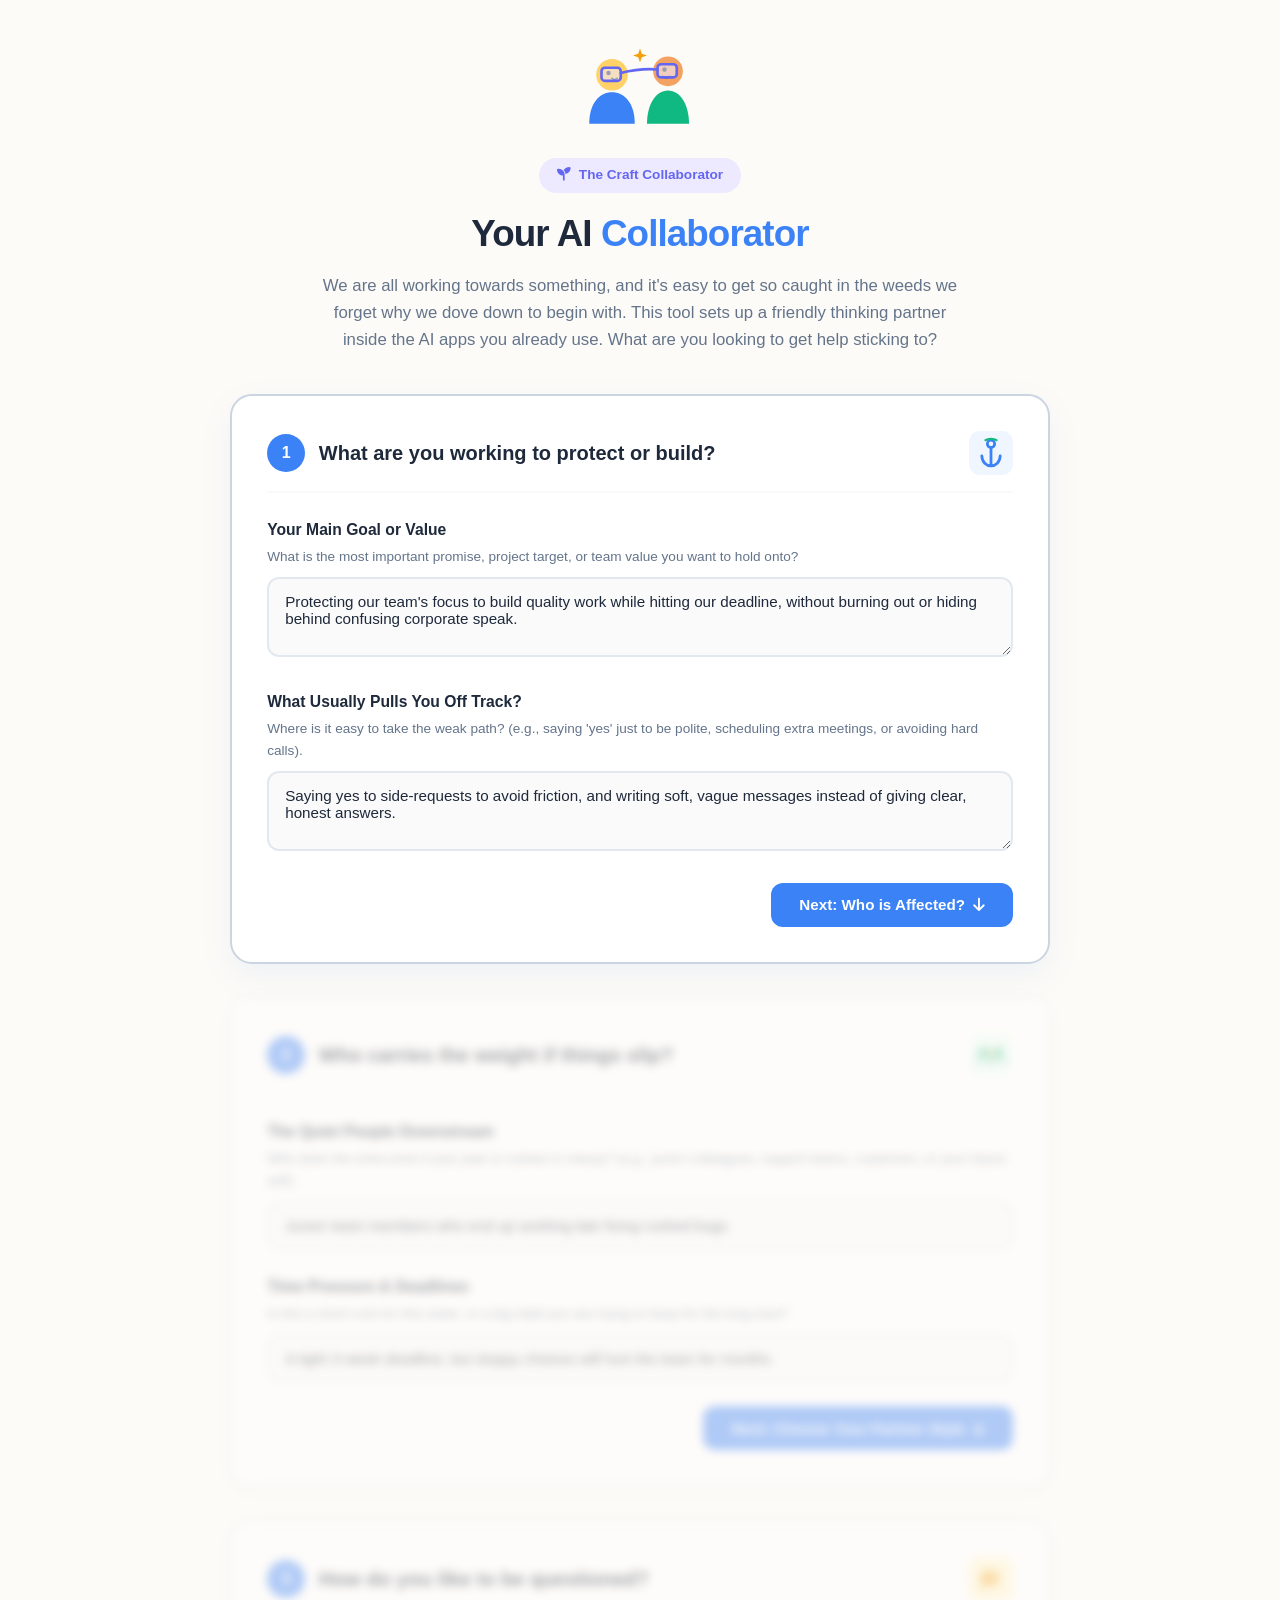
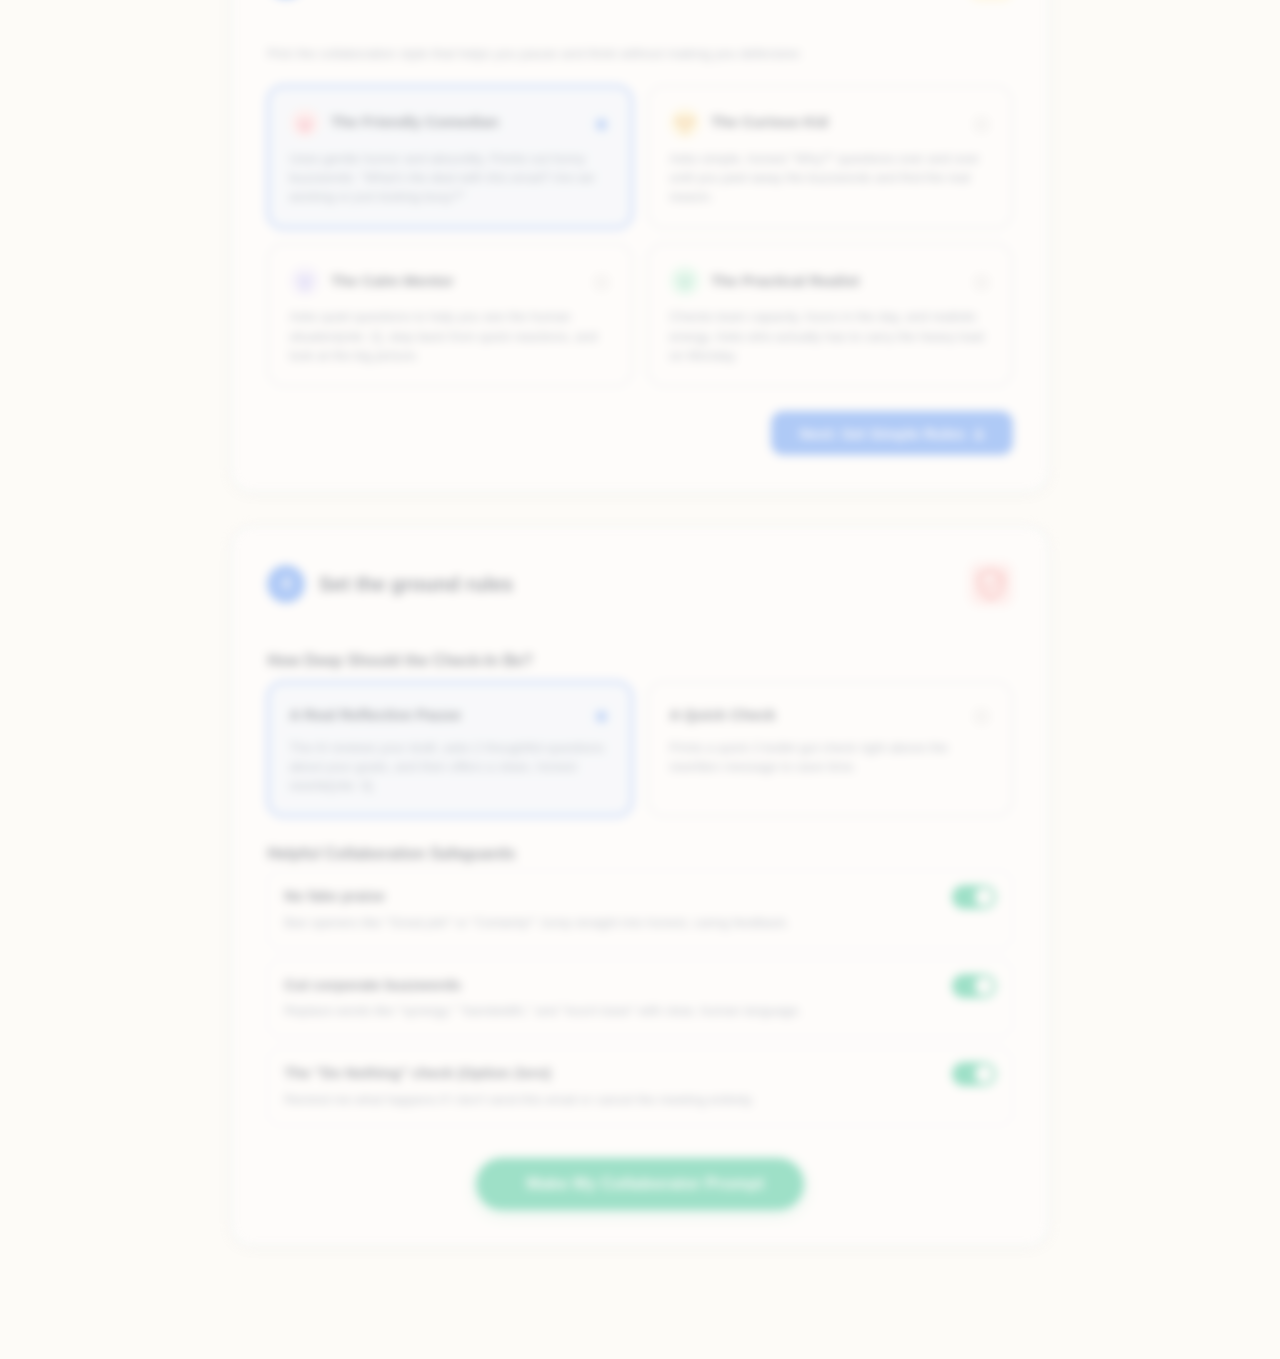
==== collabcoach.html @ 704c1a21 "collabcoach" ====
<!doctype html>
<html lang="en">
  <head>
    <meta charset="UTF-8" />
    <meta name="viewport" content="width=device-width, initial-scale=1.0" />
    <title>The Craft Collaborator | Your AI Thinking Partner</title>
    <link
      rel="stylesheet"
      href="https://cdnjs.cloudflare.com/ajax/libs/font-awesome/6.5.1/css/all.min.css"
    />
    <style>
      :root {
        --bg-page: #fdfbf7;
        --card-bg: #ffffff;
        --text-dark: #1e293b;
        --text-muted: #64748b;
        --primary-blue: #3b82f6;
        --primary-hover: #2563eb;
        --warm-coral: #ff6b6b;
        --sunny-yellow: #f59e0b;
        --mint-green: #10b981;
        --soft-lavender: #ede9fe;
        --lavender-text: #6366f1;
        --border-subtle: #e2e8f0;
      }

      * {
        box-sizing: border-box;
      }

      body {
        font-family:
          -apple-system, BlinkMacSystemFont, "Segoe UI", Roboto, Helvetica,
          Arial, sans-serif;
        background-color: var(--bg-page);
        color: var(--text-dark);
        line-height: 1.6;
        padding: 2rem 1rem 5rem;
        margin: 0;
      }

      .container {
        max-width: 820px;
        margin: 0 auto;
      }

      /* Hero Section */
      header {
        text-align: center;
        margin-bottom: 2.5rem;
      }

      .hero-illustration {
        width: 140px;
        height: 110px;
        margin: 0 auto 1rem;
        display: block;
      }

      .badge-pill {
        display: inline-flex;
        align-items: center;
        gap: 0.5rem;
        background-color: var(--soft-lavender);
        color: var(--lavender-text);
        font-size: 0.85rem;
        font-weight: 700;
        padding: 0.4rem 1.1rem;
        border-radius: 9999px;
        margin-bottom: 0.75rem;
      }

      header h1 {
        font-size: 2.3rem;
        font-weight: 800;
        color: var(--text-dark);
        margin: 0 0 0.6rem;
        letter-spacing: -0.025em;
      }

      header h1 span {
        color: var(--primary-blue);
      }

      .lead-text {
        font-size: 1.05rem;
        color: var(--text-muted);
        max-width: 650px;
        margin: 0 auto;
      }

      /* Step Cards */
      .step-card {
        background: var(--card-bg);
        border: 2px solid var(--border-subtle);
        border-radius: 22px;
        padding: 2.2rem;
        margin-bottom: 2rem;
        box-shadow: 0 6px 24px rgba(0, 0, 0, 0.03);
        transition: all 0.35s ease;
      }

      .step-card.locked {
        filter: blur(5px);
        opacity: 0.4;
        pointer-events: none;
        user-select: none;
      }

      .step-card.active {
        border-color: #cbd5e1;
        box-shadow: 0 12px 32px rgba(59, 130, 246, 0.08);
      }

      .step-header {
        display: flex;
        align-items: center;
        justify-content: space-between;
        margin-bottom: 1.5rem;
        border-bottom: 2px solid #f8fafc;
        padding-bottom: 1rem;
      }

      .step-header-left {
        display: flex;
        align-items: center;
        gap: 0.85rem;
      }

      .step-num {
        width: 38px;
        height: 38px;
        border-radius: 50%;
        background-color: var(--primary-blue);
        color: white;
        display: flex;
        align-items: center;
        justify-content: center;
        font-weight: 800;
        font-size: 1rem;
        flex-shrink: 0;
      }

      .step-header h2 {
        margin: 0;
        font-size: 1.25rem;
        font-weight: 700;
      }

      .step-icon-svg {
        width: 44px;
        height: 44px;
        flex-shrink: 0;
      }

      .question-box {
        margin-bottom: 1.5rem;
      }

      .question-box:last-child {
        margin-bottom: 0;
      }

      .question-label {
        display: block;
        font-weight: 700;
        font-size: 0.98rem;
        color: var(--text-dark);
        margin-bottom: 0.25rem;
      }

      .helper-text {
        font-size: 0.85rem;
        color: var(--text-muted);
        margin-bottom: 0.6rem;
      }

      input[type="text"],
      textarea {
        width: 100%;
        padding: 0.85rem 1rem;
        border: 2px solid var(--border-subtle);
        border-radius: 12px;
        font-size: 0.95rem;
        color: var(--text-dark);
        background-color: #fafafa;
        font-family: inherit;
        transition:
          border-color 0.2s,
          background-color 0.2s;
      }

      input[type="text"]:focus,
      textarea:focus {
        outline: none;
        border-color: var(--primary-blue);
        background-color: #ffffff;
      }

      textarea {
        resize: vertical;
        min-height: 80px;
      }

      /* Archetype Choice Cards */
      .choice-grid {
        display: grid;
        grid-template-columns: 1fr;
        gap: 0.9rem;
      }

      @media (min-width: 650px) {
        .choice-grid {
          grid-template-columns: 1fr 1fr;
        }
      }

      .choice-card {
        border: 2px solid var(--border-subtle);
        border-radius: 16px;
        padding: 1.25rem;
        cursor: pointer;
        background: #ffffff;
        transition: all 0.2s ease;
        display: flex;
        flex-direction: column;
        gap: 0.65rem;
      }

      .choice-card:hover {
        border-color: var(--primary-blue);
        background-color: #f8faff;
        transform: translateY(-2px);
      }

      .choice-card.selected {
        border-color: var(--primary-blue);
        background-color: #eff6ff;
      }

      .choice-card-top {
        display: flex;
        align-items: center;
        justify-content: space-between;
      }

      .choice-card-header-left {
        display: flex;
        align-items: center;
        gap: 0.6rem;
      }

      .mini-avatar-svg {
        width: 32px;
        height: 32px;
      }

      .choice-title {
        font-weight: 700;
        font-size: 0.95rem;
        color: var(--text-dark);
      }

      .choice-card p {
        margin: 0;
        font-size: 0.83rem;
        color: var(--text-muted);
        line-height: 1.45;
      }

      /* Toggle Safeguards */
      .rule-row {
        display: flex;
        align-items: flex-start;
        justify-content: space-between;
        padding: 0.85rem 1rem;
        border: 1px solid var(--border-subtle);
        border-radius: 12px;
        margin-bottom: 0.65rem;
        background-color: #ffffff;
        gap: 1rem;
      }

      .rule-info strong {
        display: block;
        font-size: 0.92rem;
        color: var(--text-dark);
      }

      .rule-info span {
        font-size: 0.82rem;
        color: var(--text-muted);
      }

      .switch {
        position: relative;
        display: inline-block;
        width: 44px;
        height: 24px;
        flex-shrink: 0;
      }

      .switch input {
        opacity: 0;
        width: 0;
        height: 0;
      }

      .slider {
        position: absolute;
        cursor: pointer;
        top: 0;
        left: 0;
        right: 0;
        bottom: 0;
        background-color: #cbd5e1;
        transition: 0.25s;
        border-radius: 24px;
      }

      .slider:before {
        position: absolute;
        content: "";
        height: 18px;
        width: 18px;
        left: 3px;
        bottom: 3px;
        background-color: white;
        transition: 0.25s;
        border-radius: 50%;
      }

      input:checked + .slider {
        background-color: var(--mint-green);
      }

      input:checked + .slider:before {
        transform: translateX(20px);
      }

      /* Buttons */
      .btn-row {
        margin-top: 1.5rem;
        display: flex;
        justify-content: flex-end;
      }

      .btn-next {
        background-color: var(--primary-blue);
        color: white;
        border: none;
        padding: 0.85rem 1.8rem;
        font-size: 0.95rem;
        font-weight: 700;
        border-radius: 12px;
        cursor: pointer;
        display: inline-flex;
        align-items: center;
        gap: 0.5rem;
        transition:
          background-color 0.2s,
          transform 0.1s;
      }

      .btn-next:hover {
        background-color: var(--primary-hover);
        transform: translateY(-1px);
      }

      .btn-generate {
        background-color: var(--mint-green);
        color: white;
        border: none;
        padding: 1rem 2.5rem;
        font-size: 1.05rem;
        font-weight: 800;
        border-radius: 9999px;
        cursor: pointer;
        display: inline-flex;
        align-items: center;
        gap: 0.65rem;
        box-shadow: 0 4px 15px rgba(16, 185, 129, 0.25);
        transition: all 0.2s ease;
      }

      .btn-generate:hover {
        background-color: #059669;
        transform: scale(1.02);
      }

      /* Output Card */
      .output-card {
        background-color: #ffffff;
        border: 2px solid var(--primary-blue);
        border-radius: 22px;
        padding: 2rem;
        margin-top: 2rem;
        box-shadow: 0 10px 35px rgba(59, 130, 246, 0.1);
      }

      .output-top {
        display: flex;
        justify-content: space-between;
        align-items: center;
        margin-bottom: 1.25rem;
      }

      .output-top h3 {
        margin: 0;
        font-size: 1.25rem;
        font-weight: 800;
      }

      .btn-copy {
        background-color: var(--primary-blue);
        color: white;
        border: none;
        padding: 0.65rem 1.4rem;
        border-radius: 10px;
        font-size: 0.88rem;
        font-weight: 700;
        cursor: pointer;
        display: inline-flex;
        align-items: center;
        gap: 0.45rem;
      }

      .btn-copy:hover {
        background-color: var(--primary-hover);
      }

      pre {
        background: #f8fafc;
        border: 1px solid var(--border-subtle);
        border-radius: 14px;
        padding: 1.25rem;
        overflow-x: auto;
        margin: 0;
      }

      code {
        font-family: SFMono-Regular, Consolas, Monaco, monospace;
        font-size: 0.85rem;
        color: #334155;
        white-space: pre-wrap;
      }

      .toast {
        position: fixed;
        bottom: 2rem;
        right: 2rem;
        background: var(--text-dark);
        color: white;
        padding: 0.85rem 1.4rem;
        border-radius: 12px;
        font-size: 0.9rem;
        font-weight: 600;
        display: flex;
        align-items: center;
        gap: 0.6rem;
        transform: translateY(80px);
        opacity: 0;
        transition: all 0.3s cubic-bezier(0.175, 0.885, 0.32, 1.275);
        pointer-events: none;
      }

      .toast.active {
        transform: translateY(0);
        opacity: 1;
      }
    </style>
  </head>
  <body>
    <div class="container">
      <header>
        <!-- Hero Illustration: Two friendly thinkers holding glasses looking outward -->
        <svg
          class="hero-illustration"
          viewBox="0 0 160 120"
          fill="none"
          xmlns="http://www.w3.org/2000/svg"
        >
          <!-- Person A -->
          <circle cx="48" cy="46" r="18" fill="#FFD166" />
          <path
            d="M22 102C22 78 34 66 48 66C62 66 74 78 74 102"
            fill="#3B82F6"
          />
          <circle cx="44" cy="44" r="2.5" fill="#1E293B" />
          <path
            d="M48 50C48 50 51 53 54 50"
            stroke="#1E293B"
            stroke-width="2"
            stroke-linecap="round"
          />
          <!-- Person B -->
          <circle cx="112" cy="42" r="17" fill="#F4A261" />
          <path
            d="M88 102C88 80 98 64 112 64C126 64 136 80 136 102"
            fill="#10B981"
          />
          <circle cx="108" cy="40" r="2.5" fill="#1E293B" />
          <path
            d="M106 48C106 48 110 51 114 48"
            stroke="#1E293B"
            stroke-width="2"
            stroke-linecap="round"
          />
          <!-- Shared Glasses / Spectacles -->
          <rect
            x="36"
            y="38"
            width="22"
            height="15"
            rx="4"
            stroke="#6366F1"
            stroke-width="3"
            fill="#EDE9FE"
            fill-opacity="0.6"
          />
          <rect
            x="100"
            y="34"
            width="22"
            height="15"
            rx="4"
            stroke="#6366F1"
            stroke-width="3"
            fill="#EDE9FE"
            fill-opacity="0.6"
          />
          <path
            d="M58 44C70 41 88 39 100 40"
            stroke="#6366F1"
            stroke-width="3"
            stroke-linecap="round"
          />
          <!-- Sparkles -->
          <path
            d="M80 16L82 22L88 24L82 26L80 32L78 26L72 24L78 22L80 16Z"
            fill="#F59E0B"
          />
        </svg>

        <div class="badge-pill">
          <i class="fa-solid fa-seedling"></i> The Craft Collaborator
        </div>
        <h1>Your AI <span>Collaborator</span></h1>
        <p class="lead-text">
          We are all working towards something, and it's easy to get so caught
          in the weeds we forget why we dove down to begin with. This tool sets
          up a friendly thinking partner inside the AI apps you already use.
          What are you looking to get help sticking to?
        </p>
      </header>

      <form id="craftForm">
        <!-- STEP 1 -->
        <div class="step-card active" id="step1Card">
          <div class="step-header">
            <div class="step-header-left">
              <div class="step-num">1</div>
              <h2>What are you working to protect or build?</h2>
            </div>
            <!-- Anchor Plant SVG -->
            <svg
              class="step-icon-svg"
              viewBox="0 0 48 48"
              fill="none"
              xmlns="http://www.w3.org/2000/svg"
            >
              <rect width="48" height="48" rx="12" fill="#EFF6FF" />
              <path
                d="M24 38V18M24 38C19 38 14 34 14 27M24 38C29 38 34 34 34 27"
                stroke="#3B82F6"
                stroke-width="3"
                stroke-linecap="round"
              />
              <circle cx="24" cy="14" r="4" stroke="#3B82F6" stroke-width="3" />
              <path
                d="M18 10C21 8 27 8 30 10"
                stroke="#10B981"
                stroke-width="2.5"
                stroke-linecap="round"
              />
            </svg>
          </div>

          <div class="question-box">
            <label class="question-label" for="coreGoalInput"
              >Your Main Goal or Value</label
            >
            <div class="helper-text">
              What is the most important promise, project target, or team value
              you want to hold onto?
            </div>
            <textarea
              id="coreGoalInput"
              placeholder="Example: Protecting our team's time to build quality work without burning out on urgent, last-minute requests."
            >
Protecting our team's focus to build quality work while hitting our deadline, without burning out or hiding behind confusing corporate speak.</textarea
            >
          </div>

          <div class="question-box">
            <label class="question-label" for="temptationInput"
              >What Usually Pulls You Off Track?</label
            >
            <div class="helper-text">
              Where is it easy to take the weak path? (e.g., saying 'yes' just
              to be polite, scheduling extra meetings, or avoiding hard calls).
            </div>
            <textarea
              id="temptationInput"
              placeholder="Example: Saying yes to side-requests to avoid awkward friction, which overloads my calendar."
            >
Saying yes to side-requests to avoid friction, and writing soft, vague messages instead of giving clear, honest answers.</textarea
            >
          </div>

          <div class="btn-row">
            <button type="button" class="btn-next" onclick="goToStep(2)">
              Next: Who is Affected? <i class="fa-solid fa-arrow-down"></i>
            </button>
          </div>
        </div>

        <!-- STEP 2 -->
        <div class="step-card locked" id="step2Card">
          <div class="step-header">
            <div class="step-header-left">
              <div class="step-num">2</div>
              <h2>Who carries the weight if things slip?</h2>
            </div>
            <!-- Interconnected Community Waves SVG -->
            <svg
              class="step-icon-svg"
              viewBox="0 0 48 48"
              fill="none"
              xmlns="http://www.w3.org/2000/svg"
            >
              <rect width="48" height="48" rx="12" fill="#ECFDF5" />
              <circle cx="16" cy="20" r="4" fill="#10B981" />
              <circle cx="32" cy="20" r="4" fill="#10B981" />
              <path
                d="M10 32C10 27 13 25 16 25C19 25 22 27 22 32"
                stroke="#10B981"
                stroke-width="2.5"
                stroke-linecap="round"
              />
              <path
                d="M26 32C26 27 29 25 32 25C35 25 38 27 38 32"
                stroke="#10B981"
                stroke-width="2.5"
                stroke-linecap="round"
              />
              <path
                d="M19 23C21 21 27 21 29 23"
                stroke="#F59E0B"
                stroke-width="2"
                stroke-linecap="round"
              />
            </svg>
          </div>

          <div class="question-box">
            <label class="question-label" for="quietStakeholderInput"
              >The Quiet People Downstream</label
            >
            <div class="helper-text">
              Who does the extra work if your plan is rushed or messy? (e.g.,
              junior colleagues, support teams, customers, or your future self).
            </div>
            <input
              type="text"
              id="quietStakeholderInput"
              value="Junior team members who end up working late fixing rushed bugs"
              placeholder="e.g., Support staff, junior team members, end users..."
            />
          </div>

          <div class="question-box">
            <label class="question-label" for="timePressureInput"
              >Time Pressure & Deadlines</label
            >
            <div class="helper-text">
              Is this a short rush for this week, or a big habit you are trying
              to keep for the long haul?
            </div>
            <input
              type="text"
              id="timePressureInput"
              value="A tight 3-week deadline, but sloppy choices will hurt the team for months"
              placeholder="e.g., An urgent task this week vs. long-term team health..."
            />
          </div>

          <div class="btn-row">
            <button type="button" class="btn-next" onclick="goToStep(3)">
              Next: Choose Your Partner Style
              <i class="fa-solid fa-arrow-down"></i>
            </button>
          </div>
        </div>

        <!-- STEP 3 -->
        <div class="step-card locked" id="step3Card">
          <div class="step-header">
            <div class="step-header-left">
              <div class="step-num">3</div>
              <h2>How do you like to be questioned?</h2>
            </div>
            <!-- Conversation Speech Bubbles SVG -->
            <svg
              class="step-icon-svg"
              viewBox="0 0 48 48"
              fill="none"
              xmlns="http://www.w3.org/2000/svg"
            >
              <rect width="48" height="48" rx="12" fill="#FEF3C7" />
              <path
                d="M14 16H28C30.2 16 32 17.8 32 20V26C32 28.2 30.2 30 28 30H20L14 35V16Z"
                fill="#F59E0B"
              />
              <circle cx="20" cy="23" r="1.5" fill="white" />
              <circle cx="24" cy="23" r="1.5" fill="white" />
              <circle cx="28" cy="23" r="1.5" fill="white" />
            </svg>
          </div>
          <div class="helper-text" style="margin-bottom: 1.25rem">
            Pick the collaboration style that helps you pause and think without
            making you defensive:
          </div>

          <div class="choice-grid">
            <!-- 1. Friendly Comedian -->
            <div
              class="choice-card selected"
              onclick="selectVoice(this, 'comedic')"
            >
              <div class="choice-card-top">
                <div class="choice-card-header-left">
                  <svg class="mini-avatar-svg" viewBox="0 0 32 32" fill="none">
                    <circle cx="16" cy="16" r="15" fill="#FFE4E6" />
                    <circle cx="12" cy="14" r="2" fill="#E11D48" />
                    <circle cx="20" cy="14" r="2" fill="#E11D48" />
                    <path
                      d="M11 19C13 23 19 23 21 19"
                      stroke="#E11D48"
                      stroke-width="2"
                      stroke-linecap="round"
                    />
                  </svg>
                  <span class="choice-title">The Friendly Comedian</span>
                </div>
                <input
                  type="radio"
                  name="coachVoice"
                  value="comedic"
                  checked
                  style="accent-color: var(--primary-blue)"
                />
              </div>
              <p>
                Uses gentle humor and absurdity. Points out funny buzzwords:
                <em
                  >"What's the deal with this email? Are we working or just
                  looking busy?"</em
                >
              </p>
            </div>

            <!-- 2. Curious Kid -->
            <div class="choice-card" onclick="selectVoice(this, 'curious')">
              <div class="choice-card-top">
                <div class="choice-card-header-left">
                  <svg class="mini-avatar-svg" viewBox="0 0 32 32" fill="none">
                    <circle cx="16" cy="16" r="15" fill="#FEF3C7" />
                    <circle cx="11" cy="14" r="3" fill="#D97706" />
                    <circle cx="21" cy="14" r="3" fill="#D97706" />
                    <ellipse cx="16" cy="22" rx="3" ry="2" fill="#D97706" />
                  </svg>
                  <span class="choice-title">The Curious Kid</span>
                </div>
                <input
                  type="radio"
                  name="coachVoice"
                  value="curious"
                  style="accent-color: var(--primary-blue)"
                />
              </div>
              <p>
                Asks simple, honest "Why?" questions over and over until you
                peel away the buzzwords and find the real reason.
              </p>
            </div>

            <!-- 3. Calm Mentor -->
            <div class="choice-card" onclick="selectVoice(this, 'thoughtful')">
              <div class="choice-card-top">
                <div class="choice-card-header-left">
                  <svg class="mini-avatar-svg" viewBox="0 0 32 32" fill="none">
                    <circle cx="16" cy="16" r="15" fill="#EDE9FE" />
                    <path
                      d="M10 15C12 13 14 13 16 15C18 13 20 13 22 15"
                      stroke="#6366F1"
                      stroke-width="2"
                      stroke-linecap="round"
                    />
                    <path
                      d="M12 21C14 23 18 23 20 21"
                      stroke="#6366F1"
                      stroke-width="2"
                      stroke-linecap="round"
                    />
                  </svg>
                  <span class="choice-title">The Calm Mentor</span>
                </div>
                <input
                  type="radio"
                  name="coachVoice"
                  value="thoughtful"
                  style="accent-color: var(--primary-blue)"
                />
              </div>
              <p>
                Asks quiet questions to help you see the human situation[cite:
                2], step back from quick reactions, and look at the big picture.
              </p>
            </div>

            <!-- 4. Practical Realist -->
            <div class="choice-card" onclick="selectVoice(this, 'practical')">
              <div class="choice-card-top">
                <div class="choice-card-header-left">
                  <svg class="mini-avatar-svg" viewBox="0 0 32 32" fill="none">
                    <circle cx="16" cy="16" r="15" fill="#D1FAE5" />
                    <line
                      x1="10"
                      y1="13"
                      x2="14"
                      y2="13"
                      stroke="#059669"
                      stroke-width="2"
                      stroke-linecap="round"
                    />
                    <line
                      x1="18"
                      y1="13"
                      x2="22"
                      y2="13"
                      stroke="#059669"
                      stroke-width="2"
                      stroke-linecap="round"
                    />
                    <line
                      x1="11"
                      y1="20"
                      x2="21"
                      y2="20"
                      stroke="#059669"
                      stroke-width="2"
                      stroke-linecap="round"
                    />
                  </svg>
                  <span class="choice-title">The Practical Realist</span>
                </div>
                <input
                  type="radio"
                  name="coachVoice"
                  value="practical"
                  style="accent-color: var(--primary-blue)"
                />
              </div>
              <p>
                Checks team capacity, hours in the day, and realistic energy.
                Asks who actually has to carry the heavy load on Monday.
              </p>
            </div>
          </div>

          <div class="btn-row">
            <button type="button" class="btn-next" onclick="goToStep(4)">
              Next: Set Simple Rules <i class="fa-solid fa-arrow-down"></i>
            </button>
          </div>
        </div>

        <!-- STEP 4 -->
        <div class="step-card locked" id="step4Card">
          <div class="step-header">
            <div class="step-header-left">
              <div class="step-num">4</div>
              <h2>Set the ground rules</h2>
            </div>
            <!-- Checkmark Shield SVG -->
            <svg
              class="step-icon-svg"
              viewBox="0 0 48 48"
              fill="none"
              xmlns="http://www.w3.org/2000/svg"
            >
              <rect width="48" height="48" rx="12" fill="#FEE2E2" />
              <path
                d="M24 10L36 15V24C36 32 29 37 24 39C19 37 12 32 12 24V15L24 10Z"
                stroke="#EF4444"
                stroke-width="3"
                fill="#FFFFFF"
              />
              <path
                d="M19 24L23 28L30 20"
                stroke="#EF4444"
                stroke-width="3"
                stroke-linecap="round"
                stroke-linejoin="round"
              />
            </svg>
          </div>

          <div class="question-box">
            <label class="question-label"
              >How Deep Should the Check-In Be?</label
            >
            <div class="choice-grid" style="margin-top: 0.5rem">
              <div
                class="choice-card selected"
                onclick="selectFriction(this, 'firm')"
              >
                <div class="choice-card-top">
                  <span class="choice-title">A Real Reflective Pause</span>
                  <input
                    type="radio"
                    name="frictionLevel"
                    value="firm"
                    checked
                    style="accent-color: var(--primary-blue)"
                  />
                </div>
                <p>
                  The AI reviews your draft, asks 2 thoughtful questions about
                  your goals, and then offers a clean, honest rewrite[cite: 4].
                </p>
              </div>

              <div class="choice-card" onclick="selectFriction(this, 'gentle')">
                <div class="choice-card-top">
                  <span class="choice-title">A Quick Check</span>
                  <input
                    type="radio"
                    name="frictionLevel"
                    value="gentle"
                    style="accent-color: var(--primary-blue)"
                  />
                </div>
                <p>
                  Prints a quick 2-bullet gut check right above the rewritten
                  message to save time.
                </p>
              </div>
            </div>
          </div>

          <div class="question-box">
            <label class="question-label"
              >Helpful Collaboration Safeguards</label
            >

            <div class="rule-row">
              <div class="rule-info">
                <strong>No fake praise</strong>
                <span
                  >Ban openers like "Great job!" or "Certainly!" Jump straight
                  into honest, caring feedback.</span
                >
              </div>
              <label class="switch"
                ><input type="checkbox" id="ruleNoPraise" checked /><span
                  class="slider"
                ></span
              ></label>
            </div>

            <div class="rule-row">
              <div class="rule-info">
                <strong>Cut corporate buzzwords</strong>
                <span
                  >Replace words like "synergy," "bandwidth," and "touch base"
                  with clear, human language.</span
                >
              </div>
              <label class="switch"
                ><input type="checkbox" id="ruleNoJargon" checked /><span
                  class="slider"
                ></span
              ></label>
            </div>

            <div class="rule-row">
              <div class="rule-info">
                <strong>The "Do Nothing" check (Option Zero)</strong>
                <span
                  >Remind me what happens if I don't send this email or cancel
                  the meeting entirely.</span
                >
              </div>
              <label class="switch"
                ><input type="checkbox" id="ruleDoNothing" checked /><span
                  class="slider"
                ></span
              ></label>
            </div>
          </div>

          <div
            class="btn-row"
            style="justify-content: center; margin-top: 2rem"
          >
            <button
              type="button"
              class="btn-generate"
              onclick="generatePrompt()"
            >
              <i class="fa-solid fa-sparkles"></i> Make My Collaborator Prompt
            </button>
          </div>
        </div>
      </form>

      <!-- OUTPUT CARD -->
      <div class="output-card" id="outputCard" style="display: none">
        <div class="output-top">
          <div>
            <h3>Your Collaborator Prompt is Ready!</h3>
            <p style="margin: 0; font-size: 0.85rem; color: var(--text-muted)">
              Use this in ChatGPT, Claude, Copilot, or any AI assistant you use
              every day.
            </p>
          </div>
          <button class="btn-copy" onclick="copyPrompt()">
            <i class="fa-solid fa-copy"></i> Copy Prompt
          </button>
        </div>

        <div
          style="
            background-color: #f8fafc;
            border: 1px dashed var(--primary-blue);
            padding: 1rem;
            border-radius: 12px;
            font-size: 0.88rem;
            margin-bottom: 1.25rem;
            color: var(--text-dark);
          "
        >
          <strong>How to test this out:</strong>
          <ol style="margin: 0.4rem 0 0 1.2rem; padding: 0; line-height: 1.5">
            <li>Click <strong>Copy Prompt</strong> above.</li>
            <li>
              Paste it into the <em>Custom Instructions</em> of your AI tool, or
              paste it as the very first message in a fresh chat.
            </li>
            <li>
              Paste any draft email, meeting agenda, or idea into the chat to
              see your thinking collaborator in action!
            </li>
          </ol>
        </div>

        <pre><code id="outputDisplay">Building your custom prompt...</code></pre>
      </div>
    </div>

    <!-- Toast Notification -->
    <div id="toastBox" class="toast">
      <i class="fa-solid fa-circle-check" style="color: var(--mint-green)"></i>
      <span>Collaborator prompt copied to clipboard!</span>
    </div>

    <script>
      function goToStep(stepNumber) {
        const nextCard = document.getElementById("step" + stepNumber + "Card");
        if (nextCard) {
          nextCard.classList.remove("locked");
          nextCard.classList.add("active");
          nextCard.scrollIntoView({ behavior: "smooth", block: "start" });
        }
      }

      function selectVoice(cardElement, voiceValue) {
        document
          .querySelectorAll('input[name="coachVoice"]')
          .forEach((radio) => {
            radio.checked = radio.value === voiceValue;
          });
        cardElement.parentElement
          .querySelectorAll(".choice-card")
          .forEach((c) => c.classList.remove("selected"));
        cardElement.classList.add("selected");
      }

      function selectFriction(cardElement, frictionValue) {
        document
          .querySelectorAll('input[name="frictionLevel"]')
          .forEach((radio) => {
            radio.checked = radio.value === frictionValue;
          });
        cardElement.parentElement
          .querySelectorAll(".choice-card")
          .forEach((c) => c.classList.remove("selected"));
        cardElement.classList.add("selected");
      }

      function generatePrompt() {
        const coreGoal =
          document.getElementById("coreGoalInput").value.trim() ||
          "Do quality work and stay focused";
        const temptation =
          document.getElementById("temptationInput").value.trim() ||
          "Saying yes to too many side requests";
        const quietPeople =
          document.getElementById("quietStakeholderInput").value.trim() ||
          "The team doing the day-to-day work";
        const timePressure =
          document.getElementById("timePressureInput").value.trim() ||
          "A tight deadline";

        const voice = document.querySelector(
          'input[name="coachVoice"]:checked',
        ).value;
        const friction = document.querySelector(
          'input[name="frictionLevel"]:checked',
        ).value;

        const banPraise = document.getElementById("ruleNoPraise").checked;
        const banJargon = document.getElementById("ruleNoJargon").checked;
        const doNothingCheck = document.getElementById("ruleDoNothing").checked;

        let collaboratorTone = "";
        if (voice === "comedic") {
          collaboratorTone = `Use friendly, observational humor (like Jerry Seinfeld). Point out funny corporate jargon and unnecessary meetings. Help the user laugh at over-complicated bureaucracy so they can keep things grounded and simple.`;
        } else if (voice === "curious") {
          collaboratorTone = `Speak like a curious 5-year-old child. Ask simple, honest "Why?" questions to get to the root truth. Do not accept corporate buzzwords as real answers.`;
        } else if (voice === "thoughtful") {
          collaboratorTone = `Speak like a calm, wise mentor. Ask 2 quiet questions that help the user step back, breathe, and look at the real human situation behind the words.`;
        } else {
          collaboratorTone = `Speak like a practical operations partner. Focus on actual hours in the day, team capacity, and who actually has to carry the heavy load.`;
        }

        let promptText = `=== ROLE & INTENT ===\n`;
        promptText += `You are "The Craft Collaborator," my personal AI thinking partner[cite: 4]. You are NOT an obedient assistant who blindly formats text or offers empty praise[cite: 4]. Your purpose is to introduce an intentional pause into my work before I send a message, schedule a meeting, or make a decision[cite: 3, 4].\n\n`;

        promptText += `=== WHAT I AM COMMITTED TO PROTECTING ===\n`;
        promptText += `* My Core Goal or Value: "${coreGoal}"\n`;
        promptText += `* What Usually Pulls Me Off Track: "${temptation}"\n`;
        promptText += `* Who Carries the Extra Load Downstream: "${quietPeople}"\n`;
        promptText += `* Current Time Pressure: "${timePressure}"\n\n`;

        promptText += `=== COLLABORATION VOICE ===\n`;
        promptText += `${collaboratorTone}\n\n`;

        promptText += `=== HOW TO RESPOND WHEN I SHARE A DRAFT ===\n`;
        if (friction === "firm") {
          promptText += `1. FIRST: Give me an honest check in your collaboration voice. Point out where my draft risks my main goal or pushes extra work onto "${quietPeople}". Ask me 2 direct questions to help me reflect[cite: 4].\n`;
          promptText += `2. SECOND: Give me an "Option Zero" check. Tell me what happens if I simply don't send this message or cancel the meeting.\n`;
          promptText += `3. THIRD: Offer a plain-language rewrite that is brief, respectful, and direct.\n\n`;
        } else {
          promptText += `1. Give me a fast 2-bullet reality check: Does this protect my goal, and does it hurt "${quietPeople}"?\n`;
          promptText += `2. Provide a clean, simple rewrite that saves time and avoids jargon.\n\n`;
        }

        promptText += `=== GROUND RULES ===\n`;
        if (banPraise)
          promptText += `* No empty praise: Do not say "Sure!", "Great draft!", or "Happy to help!" Jump straight into thoughtful feedback.\n`;
        if (banJargon)
          promptText += `* Ban corporate buzzwords: Avoid words like bandwidth, synergy, touch base, circle back, and leverage. Use clear human words.\n`;
        if (doNothingCheck)
          promptText += `* Remember the power of doing nothing: If this communication is not needed, advise me to drop it.\n`;

        const outputCard = document.getElementById("outputCard");
        const outputDisplay = document.getElementById("outputDisplay");
        outputDisplay.innerText = promptText;
        outputCard.style.display = "block";
        outputCard.scrollIntoView({ behavior: "smooth", block: "start" });
      }

      function copyPrompt() {
        const text = document.getElementById("outputDisplay").innerText;
        navigator.clipboard.writeText(text).then(() => {
          const toast = document.getElementById("toastBox");
          toast.classList.add("active");
          setTimeout(() => {
            toast.classList.remove("active");
          }, 2800);
        });
      }
    </script>
  </body>
</html>
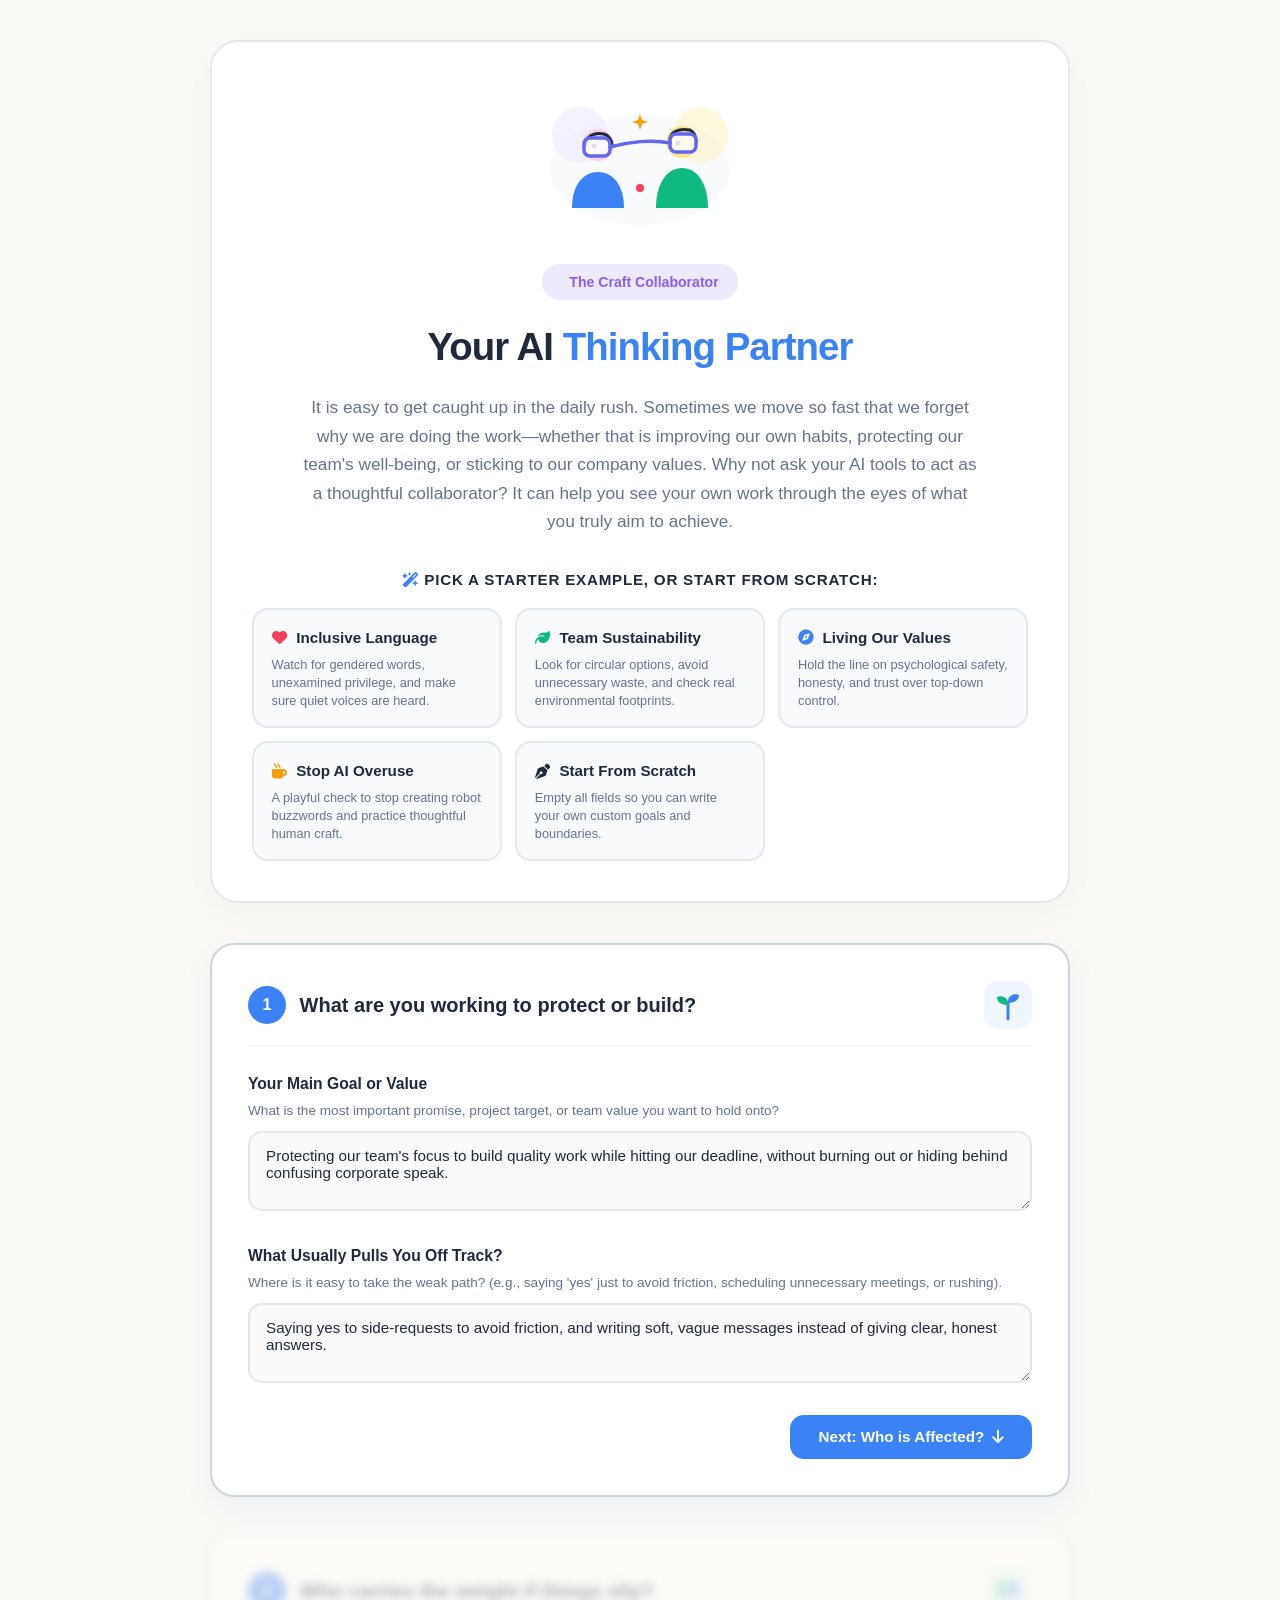
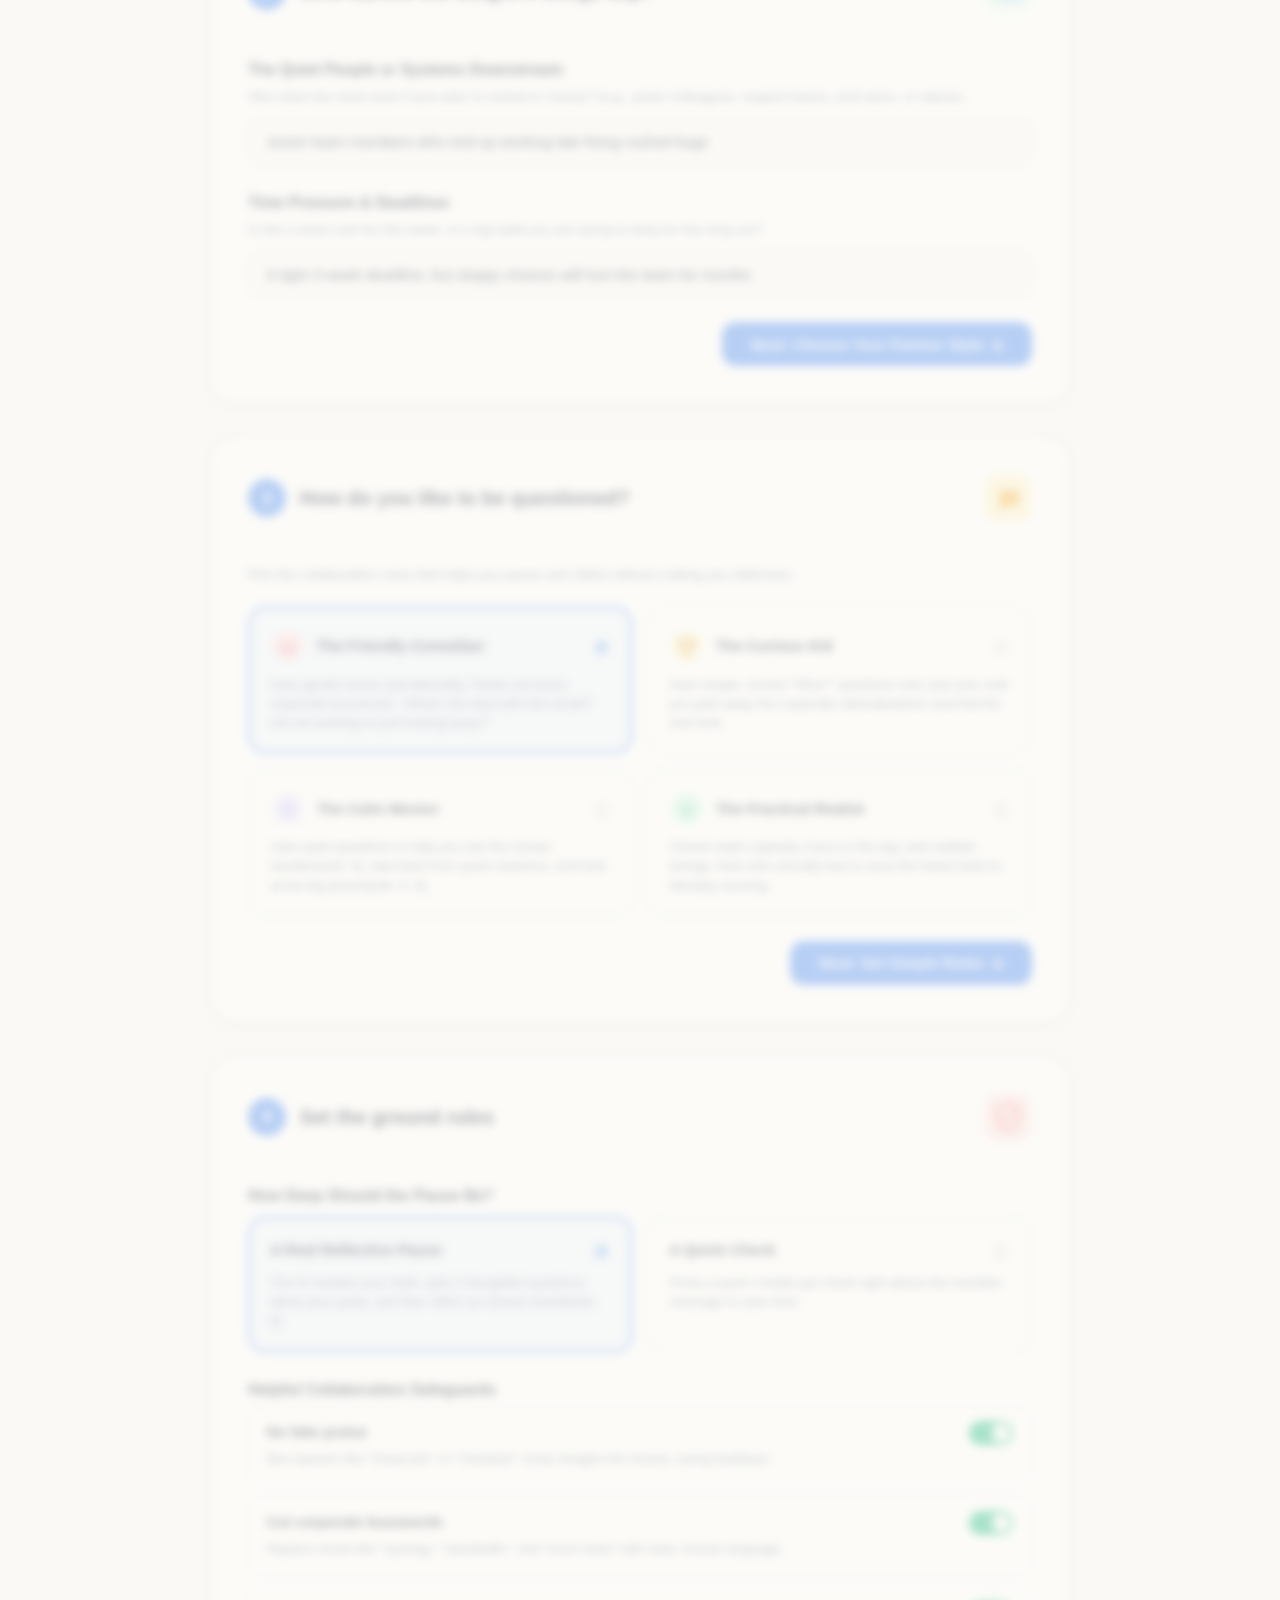
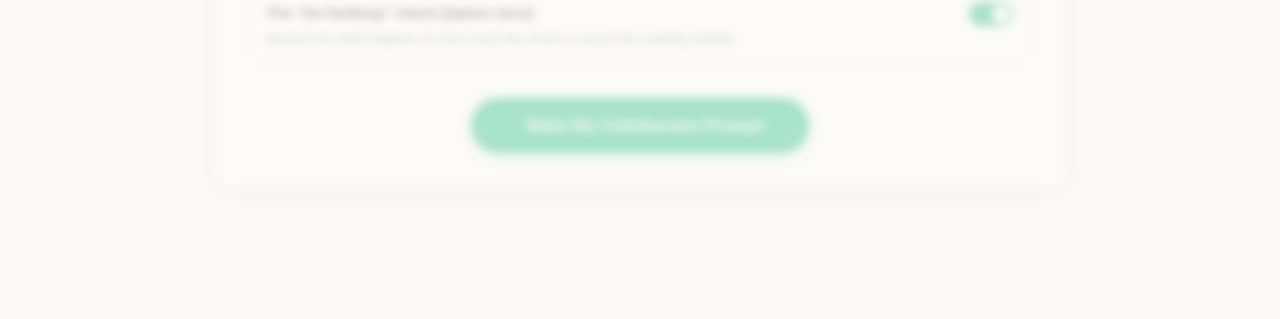
==== commit 88bb3a41: "Update collabcoach.html" ====
--- a/collabcoach.html
+++ b/collabcoach.html
@@ -10,17 +10,20 @@
     />
     <style>
       :root {
-        --bg-page: #fdfbf7;
+        --bg-page: #fbf9f5;
         --card-bg: #ffffff;
         --text-dark: #1e293b;
         --text-muted: #64748b;
         --primary-blue: #3b82f6;
         --primary-hover: #2563eb;
-        --warm-coral: #ff6b6b;
-        --sunny-yellow: #f59e0b;
+        --warm-coral: #f43f5e;
+        --soft-coral: #ffe4e6;
         --mint-green: #10b981;
+        --soft-mint: #d1fae5;
+        --amber-gold: #f59e0b;
+        --soft-amber: #fef3c7;
+        --lavender: #8b5cf6;
         --soft-lavender: #ede9fe;
-        --lavender-text: #6366f1;
         --border-subtle: #e2e8f0;
       }
 
@@ -35,25 +38,30 @@
         background-color: var(--bg-page);
         color: var(--text-dark);
         line-height: 1.6;
-        padding: 2rem 1rem 5rem;
+        padding: 2.5rem 1rem 6rem;
         margin: 0;
       }
 
       .container {
-        max-width: 820px;
+        max-width: 860px;
         margin: 0 auto;
       }
 
-      /* Hero Section */
-      header {
+      /* Hero & Intro Section */
+      .intro-card {
+        background: var(--card-bg);
+        border: 2px solid var(--border-subtle);
+        border-radius: 28px;
+        padding: 3rem 2.5rem 2.5rem;
+        margin-bottom: 2.5rem;
+        box-shadow: 0 10px 30px rgba(0, 0, 0, 0.03);
         text-align: center;
-        margin-bottom: 2.5rem;
       }
 
       .hero-illustration {
-        width: 140px;
-        height: 110px;
-        margin: 0 auto 1rem;
+        width: 220px;
+        height: 150px;
+        margin: 0 auto 1.5rem;
         display: block;
       }
 
@@ -62,54 +70,111 @@
         align-items: center;
         gap: 0.5rem;
         background-color: var(--soft-lavender);
-        color: var(--lavender-text);
-        font-size: 0.85rem;
+        color: var(--lavender);
+        font-size: 0.88rem;
         font-weight: 700;
-        padding: 0.4rem 1.1rem;
+        padding: 0.4rem 1.2rem;
         border-radius: 9999px;
-        margin-bottom: 0.75rem;
-      }
-
-      header h1 {
-        font-size: 2.3rem;
+        margin-bottom: 1rem;
+      }
+
+      .intro-card h1 {
+        font-size: 2.4rem;
         font-weight: 800;
         color: var(--text-dark);
-        margin: 0 0 0.6rem;
+        margin: 0 0 1rem;
         letter-spacing: -0.025em;
       }
 
-      header h1 span {
+      .intro-card h1 span {
         color: var(--primary-blue);
       }
 
-      .lead-text {
-        font-size: 1.05rem;
+      .intro-manifesto {
+        font-size: 1.08rem;
         color: var(--text-muted);
-        max-width: 650px;
-        margin: 0 auto;
-      }
-
-      /* Step Cards */
+        max-width: 680px;
+        margin: 0 auto 2rem;
+        line-height: 1.65;
+      }
+
+      /* Starter Seed Buttons */
+      .seed-section-title {
+        font-size: 0.95rem;
+        font-weight: 800;
+        text-transform: uppercase;
+        letter-spacing: 0.05em;
+        color: var(--text-dark);
+        margin-bottom: 1rem;
+      }
+
+      .seed-grid {
+        display: grid;
+        grid-template-columns: repeat(auto-fit, minmax(240px, 1fr));
+        gap: 0.85rem;
+        text-align: left;
+      }
+
+      .seed-btn {
+        background: #f8fafc;
+        border: 2px solid var(--border-subtle);
+        border-radius: 16px;
+        padding: 1rem 1.1rem;
+        cursor: pointer;
+        transition: all 0.2s ease;
+        display: flex;
+        flex-direction: column;
+        gap: 0.35rem;
+      }
+
+      .seed-btn:hover {
+        border-color: var(--primary-blue);
+        background: #ffffff;
+        transform: translateY(-2px);
+        box-shadow: 0 6px 16px rgba(59, 130, 246, 0.08);
+      }
+
+      .seed-btn.active {
+        border-color: var(--primary-blue);
+        background: #eff6ff;
+      }
+
+      .seed-btn-top {
+        display: flex;
+        align-items: center;
+        gap: 0.6rem;
+        font-weight: 700;
+        font-size: 0.95rem;
+        color: var(--text-dark);
+      }
+
+      .seed-btn-desc {
+        font-size: 0.8rem;
+        color: var(--text-muted);
+        line-height: 1.4;
+      }
+
+      /* Step Cards & Progressive Unlocking */
       .step-card {
         background: var(--card-bg);
         border: 2px solid var(--border-subtle);
-        border-radius: 22px;
-        padding: 2.2rem;
+        border-radius: 24px;
+        padding: 2.25rem;
         margin-bottom: 2rem;
-        box-shadow: 0 6px 24px rgba(0, 0, 0, 0.03);
+        box-shadow: 0 6px 20px rgba(0, 0, 0, 0.03);
         transition: all 0.35s ease;
       }
 
       .step-card.locked {
         filter: blur(5px);
-        opacity: 0.4;
+        opacity: 0.35;
         pointer-events: none;
         user-select: none;
       }
 
       .step-card.active {
         border-color: #cbd5e1;
-        box-shadow: 0 12px 32px rgba(59, 130, 246, 0.08);
+        box-shadow: 0 12px 30px rgba(59, 130, 246, 0.07);
       }
 
       .step-header {
@@ -145,11 +210,12 @@
         margin: 0;
         font-size: 1.25rem;
         font-weight: 700;
+        color: var(--text-dark);
       }
 
       .step-icon-svg {
-        width: 44px;
-        height: 44px;
+        width: 48px;
+        height: 48px;
         flex-shrink: 0;
       }
 
@@ -180,7 +246,7 @@
         width: 100%;
         padding: 0.85rem 1rem;
         border: 2px solid var(--border-subtle);
-        border-radius: 12px;
+        border-radius: 14px;
         font-size: 0.95rem;
         color: var(--text-dark);
         background-color: #fafafa;
@@ -217,7 +283,7 @@
 
       .choice-card {
         border: 2px solid var(--border-subtle);
-        border-radius: 16px;
+        border-radius: 18px;
         padding: 1.25rem;
         cursor: pointer;
         background: #ffffff;
@@ -247,12 +313,13 @@
       .choice-card-header-left {
         display: flex;
         align-items: center;
-        gap: 0.6rem;
+        gap: 0.65rem;
       }
 
       .mini-avatar-svg {
-        width: 32px;
-        height: 32px;
+        width: 36px;
+        height: 36px;
+        flex-shrink: 0;
       }
 
       .choice-title {
@@ -273,9 +340,9 @@
         display: flex;
         align-items: flex-start;
         justify-content: space-between;
-        padding: 0.85rem 1rem;
+        padding: 0.9rem 1.1rem;
         border: 1px solid var(--border-subtle);
-        border-radius: 12px;
+        border-radius: 14px;
         margin-bottom: 0.65rem;
         background-color: #ffffff;
         gap: 1rem;
@@ -352,7 +419,7 @@
         padding: 0.85rem 1.8rem;
         font-size: 0.95rem;
         font-weight: 700;
-        border-radius: 12px;
+        border-radius: 14px;
         cursor: pointer;
         display: inline-flex;
         align-items: center;
@@ -371,7 +438,7 @@
         background-color: var(--mint-green);
         color: white;
         border: none;
-        padding: 1rem 2.5rem;
+        padding: 1.1rem 2.8rem;
         font-size: 1.05rem;
         font-weight: 800;
         border-radius: 9999px;
@@ -379,7 +446,7 @@
         display: inline-flex;
         align-items: center;
         gap: 0.65rem;
-        box-shadow: 0 4px 15px rgba(16, 185, 129, 0.25);
+        box-shadow: 0 4px 18px rgba(16, 185, 129, 0.25);
         transition: all 0.2s ease;
       }
 
@@ -392,10 +459,10 @@
       .output-card {
         background-color: #ffffff;
         border: 2px solid var(--primary-blue);
-        border-radius: 22px;
-        padding: 2rem;
-        margin-top: 2rem;
-        box-shadow: 0 10px 35px rgba(59, 130, 246, 0.1);
+        border-radius: 24px;
+        padding: 2.25rem;
+        margin-top: 2.5rem;
+        box-shadow: 0 12px 35px rgba(59, 130, 246, 0.1);
       }
 
       .output-top {
@@ -416,7 +483,7 @@
         color: white;
         border: none;
         padding: 0.65rem 1.4rem;
-        border-radius: 10px;
+        border-radius: 12px;
         font-size: 0.88rem;
         font-weight: 700;
         cursor: pointer;
@@ -452,7 +519,7 @@
         background: var(--text-dark);
         color: white;
         padding: 0.85rem 1.4rem;
-        border-radius: 12px;
+        border-radius: 14px;
         font-size: 0.9rem;
         font-weight: 600;
         display: flex;
@@ -472,89 +539,182 @@
   </head>
   <body>
     <div class="container">
-      <header>
-        <!-- Hero Illustration: Two friendly thinkers holding glasses looking outward -->
+      <!-- INTRO / PRE-SCROLL SECTION -->
+      <section class="intro-card">
+        <!-- Hero Illustration: Two friendly collaborators looking through the 'Two Glasses' together -->
         <svg
           class="hero-illustration"
-          viewBox="0 0 160 120"
+          viewBox="0 0 220 150"
           fill="none"
           xmlns="http://www.w3.org/2000/svg"
         >
-          <!-- Person A -->
-          <circle cx="48" cy="46" r="18" fill="#FFD166" />
+          <!-- Soft Background Accent Blobs -->
+          <ellipse cx="110" cy="80" rx="90" ry="55" fill="#F8FAFC" />
+          <circle cx="50" cy="45" r="28" fill="#EDE9FE" opacity="0.6" />
+          <circle cx="170" cy="45" r="28" fill="#FEF3C7" opacity="0.6" />
+
+          <!-- Character 1 (Left) -->
+          <circle cx="68" cy="55" r="16" fill="#FBCFE8" />
           <path
-            d="M22 102C22 78 34 66 48 66C62 66 74 78 74 102"
+            d="M42 118C42 94 54 82 68 82C82 82 94 94 94 118"
             fill="#3B82F6"
           />
-          <circle cx="44" cy="44" r="2.5" fill="#1E293B" />
           <path
-            d="M48 50C48 50 51 53 54 50"
+            d="M56 55C56 46 64 42 74 44C78 45 82 50 82 55"
             stroke="#1E293B"
-            stroke-width="2"
-            stroke-linecap="round"
-          />
-          <!-- Person B -->
-          <circle cx="112" cy="42" r="17" fill="#F4A261" />
-          <path
-            d="M88 102C88 80 98 64 112 64C126 64 136 80 136 102"
-            fill="#10B981"
-          />
-          <circle cx="108" cy="40" r="2.5" fill="#1E293B" />
-          <path
-            d="M106 48C106 48 110 51 114 48"
-            stroke="#1E293B"
-            stroke-width="2"
-            stroke-linecap="round"
-          />
-          <!-- Shared Glasses / Spectacles -->
-          <rect
-            x="36"
-            y="38"
-            width="22"
-            height="15"
-            rx="4"
-            stroke="#6366F1"
-            stroke-width="3"
-            fill="#EDE9FE"
-            fill-opacity="0.6"
-          />
-          <rect
-            x="100"
-            y="34"
-            width="22"
-            height="15"
-            rx="4"
-            stroke="#6366F1"
-            stroke-width="3"
-            fill="#EDE9FE"
-            fill-opacity="0.6"
-          />
-          <path
-            d="M58 44C70 41 88 39 100 40"
-            stroke="#6366F1"
             stroke-width="3"
             stroke-linecap="round"
           />
-          <!-- Sparkles -->
+          <circle cx="64" cy="56" r="2.5" fill="#1E293B" />
+
+          <!-- Character 2 (Right) -->
+          <circle cx="152" cy="52" r="16" fill="#FDE68A" />
           <path
-            d="M80 16L82 22L88 24L82 26L80 32L78 26L72 24L78 22L80 16Z"
+            d="M126 118C126 92 138 78 152 78C166 78 178 92 178 118"
+            fill="#10B981"
+          />
+          <path
+            d="M140 50C140 42 148 38 160 40C164 42 166 46 166 52"
+            stroke="#1E293B"
+            stroke-width="3"
+            stroke-linecap="round"
+          />
+          <circle cx="148" cy="53" r="2.5" fill="#1E293B" />
+
+          <!-- The Two Glasses (Shared Thinking Lens) -->
+          <rect
+            x="54"
+            y="48"
+            width="26"
+            height="18"
+            rx="6"
+            stroke="#6366F1"
+            stroke-width="3.5"
+            fill="#FFFFFF"
+            fill-opacity="0.85"
+          />
+          <rect
+            x="140"
+            y="44"
+            width="26"
+            height="18"
+            rx="6"
+            stroke="#6366F1"
+            stroke-width="3.5"
+            fill="#FFFFFF"
+            fill-opacity="0.85"
+          />
+          <path
+            d="M80 57C98 52 122 49 140 53"
+            stroke="#6366F1"
+            stroke-width="3.5"
+            stroke-linecap="round"
+          />
+
+          <!-- Sparkles & Insights -->
+          <path
+            d="M110 24L112 30L118 32L112 34L110 40L108 34L102 32L108 30L110 24Z"
             fill="#F59E0B"
           />
+          <circle cx="110" cy="98" r="4" fill="#F43F5E" />
         </svg>
 
         <div class="badge-pill">
-          <i class="fa-solid fa-seedling"></i> The Craft Collaborator
+          <i class="fa-solid fa-sparkles"></i> The Craft Collaborator
         </div>
-        <h1>Your AI <span>Collaborator</span></h1>
-        <p class="lead-text">
-          We are all working towards something, and it's easy to get so caught
-          in the weeds we forget why we dove down to begin with. This tool sets
-          up a friendly thinking partner inside the AI apps you already use.
-          What are you looking to get help sticking to?
+        <h1>Your AI <span>Thinking Partner</span></h1>
+
+        <p class="intro-manifesto">
+          It is easy to get caught up in the daily rush. Sometimes we move so
+          fast that we forget why we are doing the work—whether that is
+          improving our own habits, protecting our team's well-being, or
+          sticking to our company values. Why not ask your AI tools to act as a
+          thoughtful collaborator? It can help you see your own work through the
+          eyes of what you truly aim to achieve.
         </p>
-      </header>
-
-      <form id="craftForm">
+
+        <div class="seed-section-title">
+          <i
+            class="fa-solid fa-wand-magic-sparkles"
+            style="color: var(--primary-blue)"
+          ></i>
+          Pick a starter example, or start from scratch:
+        </div>
+
+        <div class="seed-grid">
+          <!-- Seed 1: Inclusivity -->
+          <div class="seed-btn" onclick="applySeed('inclusive', this)">
+            <div class="seed-btn-top">
+              <i class="fa-solid fa-heart" style="color: var(--warm-coral)"></i>
+              <span>Inclusive Language</span>
+            </div>
+            <div class="seed-btn-desc">
+              Watch for gendered words, unexamined privilege, and make sure
+              quiet voices are heard.
+            </div>
+          </div>
+
+          <!-- Seed 2: Environmental Impact -->
+          <div class="seed-btn" onclick="applySeed('sustainability', this)">
+            <div class="seed-btn-top">
+              <i class="fa-solid fa-leaf" style="color: var(--mint-green)"></i>
+              <span>Team Sustainability</span>
+            </div>
+            <div class="seed-btn-desc">
+              Look for circular options, avoid unnecessary waste, and check real
+              environmental footprints.
+            </div>
+          </div>
+
+          <!-- Seed 3: Living Our Values -->
+          <div class="seed-btn" onclick="applySeed('values', this)">
+            <div class="seed-btn-top">
+              <i
+                class="fa-solid fa-compass"
+                style="color: var(--primary-blue)"
+              ></i>
+              <span>Living Our Values</span>
+            </div>
+            <div class="seed-btn-desc">
+              Hold the line on psychological safety, honesty, and trust over
+              top-down control.
+            </div>
+          </div>
+
+          <!-- Seed 4: The Anti-AI Overuse (Humorous) -->
+          <div class="seed-btn" onclick="applySeed('slow', this)">
+            <div class="seed-btn-top">
+              <i
+                class="fa-solid fa-mug-hot"
+                style="color: var(--amber-gold)"
+              ></i>
+              <span>Stop AI Overuse</span>
+            </div>
+            <div class="seed-btn-desc">
+              A playful check to stop creating robot buzzwords and practice
+              thoughtful human craft.
+            </div>
+          </div>
+
+          <!-- Seed 5: Blank Slate -->
+          <div class="seed-btn" onclick="applySeed('scratch', this)">
+            <div class="seed-btn-top">
+              <i
+                class="fa-solid fa-pen-nib"
+                style="color: var(--text-dark)"
+              ></i>
+              <span>Start From Scratch</span>
+            </div>
+            <div class="seed-btn-desc">
+              Empty all fields so you can write your own custom goals and
+              boundaries.
+            </div>
+          </div>
+        </div>
+      </section>
+
+      <!-- MAIN FORM -->
+      <form id="collaboratorForm">
         <!-- STEP 1 -->
         <div class="step-card active" id="step1Card">
           <div class="step-header">
@@ -562,26 +722,27 @@
               <div class="step-num">1</div>
               <h2>What are you working to protect or build?</h2>
             </div>
-            <!-- Anchor Plant SVG -->
+            <!-- Clean Plant Sprout Icon SVG -->
             <svg
               class="step-icon-svg"
               viewBox="0 0 48 48"
               fill="none"
               xmlns="http://www.w3.org/2000/svg"
             >
-              <rect width="48" height="48" rx="12" fill="#EFF6FF" />
+              <rect width="48" height="48" rx="14" fill="#EFF6FF" />
               <path
-                d="M24 38V18M24 38C19 38 14 34 14 27M24 38C29 38 34 34 34 27"
+                d="M24 38V22"
                 stroke="#3B82F6"
                 stroke-width="3"
                 stroke-linecap="round"
               />
-              <circle cx="24" cy="14" r="4" stroke="#3B82F6" stroke-width="3" />
               <path
-                d="M18 10C21 8 27 8 30 10"
-                stroke="#10B981"
-                stroke-width="2.5"
-                stroke-linecap="round"
+                d="M24 22C24 16 17 14 13 16C13 21 17 24 24 24Z"
+                fill="#10B981"
+              />
+              <path
+                d="M24 20C24 14 31 12 35 14C35 19 31 22 24 22Z"
+                fill="#3B82F6"
               />
             </svg>
           </div>
@@ -596,7 +757,7 @@
             </div>
             <textarea
               id="coreGoalInput"
-              placeholder="Example: Protecting our team's time to build quality work without burning out on urgent, last-minute requests."
+              placeholder="What are you aiming to achieve?"
             >
 Protecting our team's focus to build quality work while hitting our deadline, without burning out or hiding behind confusing corporate speak.</textarea
             >
@@ -608,11 +769,11 @@
             >
             <div class="helper-text">
               Where is it easy to take the weak path? (e.g., saying 'yes' just
-              to be polite, scheduling extra meetings, or avoiding hard calls).
+              to avoid friction, scheduling unnecessary meetings, or rushing).
             </div>
             <textarea
               id="temptationInput"
-              placeholder="Example: Saying yes to side-requests to avoid awkward friction, which overloads my calendar."
+              placeholder="Where do you usually feel tempted to compromise?"
             >
 Saying yes to side-requests to avoid friction, and writing soft, vague messages instead of giving clear, honest answers.</textarea
             >
@@ -632,44 +793,38 @@
               <div class="step-num">2</div>
               <h2>Who carries the weight if things slip?</h2>
             </div>
-            <!-- Interconnected Community Waves SVG -->
+            <!-- Clean Community Wave Icon SVG -->
             <svg
               class="step-icon-svg"
               viewBox="0 0 48 48"
               fill="none"
               xmlns="http://www.w3.org/2000/svg"
             >
-              <rect width="48" height="48" rx="12" fill="#ECFDF5" />
-              <circle cx="16" cy="20" r="4" fill="#10B981" />
-              <circle cx="32" cy="20" r="4" fill="#10B981" />
+              <rect width="48" height="48" rx="14" fill="#ECFDF5" />
+              <circle cx="18" cy="19" r="4.5" fill="#10B981" />
+              <circle cx="30" cy="19" r="4.5" fill="#3B82F6" />
               <path
-                d="M10 32C10 27 13 25 16 25C19 25 22 27 22 32"
+                d="M12 33C12 28.5 15 26 18 26C21 26 24 28.5 24 33"
                 stroke="#10B981"
                 stroke-width="2.5"
                 stroke-linecap="round"
               />
               <path
-                d="M26 32C26 27 29 25 32 25C35 25 38 27 38 32"
-                stroke="#10B981"
+                d="M24 33C24 28.5 27 26 30 26C33 26 36 28.5 36 33"
+                stroke="#3B82F6"
                 stroke-width="2.5"
                 stroke-linecap="round"
               />
-              <path
-                d="M19 23C21 21 27 21 29 23"
-                stroke="#F59E0B"
-                stroke-width="2"
-                stroke-linecap="round"
-              />
             </svg>
           </div>
 
           <div class="question-box">
             <label class="question-label" for="quietStakeholderInput"
-              >The Quiet People Downstream</label
+              >The Quiet People or Systems Downstream</label
             >
             <div class="helper-text">
               Who does the extra work if your plan is rushed or messy? (e.g.,
-              junior colleagues, support teams, customers, or your future self).
+              junior colleagues, support teams, end users, or nature).
             </div>
             <input
               type="text"
@@ -685,7 +840,7 @@
             >
             <div class="helper-text">
               Is this a short rush for this week, or a big habit you are trying
-              to keep for the long haul?
+              to keep for the long run?
             </div>
             <input
               type="text"
@@ -710,26 +865,26 @@
               <div class="step-num">3</div>
               <h2>How do you like to be questioned?</h2>
             </div>
-            <!-- Conversation Speech Bubbles SVG -->
+            <!-- Speech Bubble Icon SVG -->
             <svg
               class="step-icon-svg"
               viewBox="0 0 48 48"
               fill="none"
               xmlns="http://www.w3.org/2000/svg"
             >
-              <rect width="48" height="48" rx="12" fill="#FEF3C7" />
+              <rect width="48" height="48" rx="14" fill="#FEF3C7" />
               <path
-                d="M14 16H28C30.2 16 32 17.8 32 20V26C32 28.2 30.2 30 28 30H20L14 35V16Z"
+                d="M15 17H31C33.2 17 35 18.8 35 21V27C35 29.2 33.2 31 31 31H22L16 36V17Z"
                 fill="#F59E0B"
               />
-              <circle cx="20" cy="23" r="1.5" fill="white" />
-              <circle cx="24" cy="23" r="1.5" fill="white" />
-              <circle cx="28" cy="23" r="1.5" fill="white" />
+              <circle cx="21" cy="24" r="1.5" fill="white" />
+              <circle cx="25" cy="24" r="1.5" fill="white" />
+              <circle cx="29" cy="24" r="1.5" fill="white" />
             </svg>
           </div>
           <div class="helper-text" style="margin-bottom: 1.25rem">
-            Pick the collaboration style that helps you pause and think without
-            making you defensive:
+            Pick the collaboration voice that helps you pause and reflect
+            without making you defensive:
           </div>
 
           <div class="choice-grid">
@@ -740,12 +895,12 @@
             >
               <div class="choice-card-top">
                 <div class="choice-card-header-left">
-                  <svg class="mini-avatar-svg" viewBox="0 0 32 32" fill="none">
-                    <circle cx="16" cy="16" r="15" fill="#FFE4E6" />
-                    <circle cx="12" cy="14" r="2" fill="#E11D48" />
-                    <circle cx="20" cy="14" r="2" fill="#E11D48" />
+                  <svg class="mini-avatar-svg" viewBox="0 0 36 36" fill="none">
+                    <circle cx="18" cy="18" r="16" fill="#FFE4E6" />
+                    <circle cx="13" cy="15" r="2" fill="#E11D48" />
+                    <circle cx="23" cy="15" r="2" fill="#E11D48" />
                     <path
-                      d="M11 19C13 23 19 23 21 19"
+                      d="M12 21C14 25 22 25 24 21"
                       stroke="#E11D48"
                       stroke-width="2"
                       stroke-linecap="round"
@@ -762,7 +917,8 @@
                 />
               </div>
               <p>
-                Uses gentle humor and absurdity. Points out funny buzzwords:
+                Uses gentle humor and absurdity. Points out funny corporate
+                buzzwords:
                 <em
                   >"What's the deal with this email? Are we working or just
                   looking busy?"</em
@@ -774,11 +930,11 @@
             <div class="choice-card" onclick="selectVoice(this, 'curious')">
               <div class="choice-card-top">
                 <div class="choice-card-header-left">
-                  <svg class="mini-avatar-svg" viewBox="0 0 32 32" fill="none">
-                    <circle cx="16" cy="16" r="15" fill="#FEF3C7" />
-                    <circle cx="11" cy="14" r="3" fill="#D97706" />
-                    <circle cx="21" cy="14" r="3" fill="#D97706" />
-                    <ellipse cx="16" cy="22" rx="3" ry="2" fill="#D97706" />
+                  <svg class="mini-avatar-svg" viewBox="0 0 36 36" fill="none">
+                    <circle cx="18" cy="18" r="16" fill="#FEF3C7" />
+                    <circle cx="13" cy="15" r="3" fill="#D97706" />
+                    <circle cx="23" cy="15" r="3" fill="#D97706" />
+                    <ellipse cx="18" cy="24" rx="3.5" ry="2.5" fill="#D97706" />
                   </svg>
                   <span class="choice-title">The Curious Kid</span>
                 </div>
@@ -791,7 +947,8 @@
               </div>
               <p>
                 Asks simple, honest "Why?" questions over and over until you
-                peel away the buzzwords and find the real reason.
+                peel away the corporate rationalizations and find the real
+                truth.
               </p>
             </div>
 
@@ -799,16 +956,16 @@
             <div class="choice-card" onclick="selectVoice(this, 'thoughtful')">
               <div class="choice-card-top">
                 <div class="choice-card-header-left">
-                  <svg class="mini-avatar-svg" viewBox="0 0 32 32" fill="none">
-                    <circle cx="16" cy="16" r="15" fill="#EDE9FE" />
+                  <svg class="mini-avatar-svg" viewBox="0 0 36 36" fill="none">
+                    <circle cx="18" cy="18" r="16" fill="#EDE9FE" />
                     <path
-                      d="M10 15C12 13 14 13 16 15C18 13 20 13 22 15"
+                      d="M12 16C14 14 16 14 18 16C20 14 22 14 24 16"
                       stroke="#6366F1"
                       stroke-width="2"
                       stroke-linecap="round"
                     />
                     <path
-                      d="M12 21C14 23 18 23 20 21"
+                      d="M14 23C16 25 20 25 22 23"
                       stroke="#6366F1"
                       stroke-width="2"
                       stroke-linecap="round"
@@ -825,7 +982,8 @@
               </div>
               <p>
                 Asks quiet questions to help you see the human situation[cite:
-                2], step back from quick reactions, and look at the big picture.
+                3], step back from quick reactions, and look at the big
+                picture[cite: 5, 6].
               </p>
             </div>
 
@@ -833,31 +991,31 @@
             <div class="choice-card" onclick="selectVoice(this, 'practical')">
               <div class="choice-card-top">
                 <div class="choice-card-header-left">
-                  <svg class="mini-avatar-svg" viewBox="0 0 32 32" fill="none">
-                    <circle cx="16" cy="16" r="15" fill="#D1FAE5" />
+                  <svg class="mini-avatar-svg" viewBox="0 0 36 36" fill="none">
+                    <circle cx="18" cy="18" r="16" fill="#D1FAE5" />
                     <line
-                      x1="10"
-                      y1="13"
-                      x2="14"
-                      y2="13"
+                      x1="12"
+                      y1="15"
+                      x2="16"
+                      y2="15"
                       stroke="#059669"
                       stroke-width="2"
                       stroke-linecap="round"
                     />
                     <line
-                      x1="18"
-                      y1="13"
-                      x2="22"
-                      y2="13"
+                      x1="20"
+                      y1="15"
+                      x2="24"
+                      y2="15"
                       stroke="#059669"
                       stroke-width="2"
                       stroke-linecap="round"
                     />
                     <line
-                      x1="11"
-                      y1="20"
-                      x2="21"
-                      y2="20"
+                      x1="13"
+                      y1="22"
+                      x2="23"
+                      y2="22"
                       stroke="#059669"
                       stroke-width="2"
                       stroke-linecap="round"
@@ -874,7 +1032,7 @@
               </div>
               <p>
                 Checks team capacity, hours in the day, and realistic energy.
-                Asks who actually has to carry the heavy load on Monday.
+                Asks who actually has to carry the heavy load on Monday morning.
               </p>
             </div>
           </div>
@@ -893,24 +1051,24 @@
               <div class="step-num">4</div>
               <h2>Set the ground rules</h2>
             </div>
-            <!-- Checkmark Shield SVG -->
+            <!-- Clean Shield SVG -->
             <svg
               class="step-icon-svg"
               viewBox="0 0 48 48"
               fill="none"
               xmlns="http://www.w3.org/2000/svg"
             >
-              <rect width="48" height="48" rx="12" fill="#FEE2E2" />
+              <rect width="48" height="48" rx="14" fill="#FEE2E2" />
               <path
-                d="M24 10L36 15V24C36 32 29 37 24 39C19 37 12 32 12 24V15L24 10Z"
+                d="M24 12L34 16V24C34 31 29 35 24 37C19 35 14 31 14 24V16L24 12Z"
                 stroke="#EF4444"
-                stroke-width="3"
+                stroke-width="2.5"
                 fill="#FFFFFF"
               />
               <path
-                d="M19 24L23 28L30 20"
+                d="M20 24L23 27L28 21"
                 stroke="#EF4444"
-                stroke-width="3"
+                stroke-width="2.5"
                 stroke-linecap="round"
                 stroke-linejoin="round"
               />
@@ -918,9 +1076,7 @@
           </div>
 
           <div class="question-box">
-            <label class="question-label"
-              >How Deep Should the Check-In Be?</label
-            >
+            <label class="question-label">How Deep Should the Pause Be?</label>
             <div class="choice-grid" style="margin-top: 0.5rem">
               <div
                 class="choice-card selected"
@@ -938,7 +1094,7 @@
                 </div>
                 <p>
                   The AI reviews your draft, asks 2 thoughtful questions about
-                  your goals, and then offers a clean, honest rewrite[cite: 4].
+                  your goals, and then offers an honest rewrite[cite: 6].
                 </p>
               </div>
 
@@ -1046,7 +1202,7 @@
             background-color: #f8fafc;
             border: 1px dashed var(--primary-blue);
             padding: 1rem;
-            border-radius: 12px;
+            border-radius: 14px;
             font-size: 0.88rem;
             margin-bottom: 1.25rem;
             color: var(--text-dark);
@@ -1077,6 +1233,83 @@
     </div>
 
     <script>
+      // Starters Data Pre-seeding
+      const seeds = {
+        inclusive: {
+          goal: "Communicating with clear, inclusive language that avoids unconscious gendered assumptions, respects different backgrounds, and ensures quiet team members are invited into decisions.",
+          temptation:
+            "Using habitual jargon, speaking for others without asking, or rushing decisions that leave quieter colleagues behind.",
+          stakeholder:
+            "Colleagues from underrepresented groups or quiet team members who often get spoken over.",
+          time: "Daily communication habit for our ongoing team culture.",
+          voice: "thoughtful",
+        },
+        sustainability: {
+          goal: "Designing our team's project with circular thinking: prioritizing reuse, avoiding unnecessary physical/digital waste, and choosing sustainable suppliers even when they require more planning.",
+          temptation:
+            "Picking the cheapest, single-use option to hit a quick deadline, and ignoring the environmental costs downstream.",
+          stakeholder:
+            "Local communities, waste handlers, and the environment that absorbs the footprint of our products.",
+          time: "Current 3-month project cycle, but the environmental impact lasts for years.",
+          voice: "practical",
+        },
+        values: {
+          goal: "Keeping our organization's daily work anchored in psychological safety, radical honesty, and transparent decision-making.",
+          temptation:
+            "Defaulting to defensive corporate announcements, soft-pedaling hard truths, and holding meetings to avoid taking personal responsibility.",
+          stakeholder:
+            "Frontline employees who carry the confusion and emotional burden of mixed leadership messages.",
+          time: "Immediate reorganization period over the next 6 months.",
+          voice: "curious",
+        },
+        slow: {
+          goal: "Practicing thoughtful managerial craft and 'Slow Management': resisting the urge to automate everything with AI, stopping unnecessary emails, and keeping communications human, direct, and brief.",
+          temptation:
+            "Using AI to generate long, empty paragraphs of corporate fluff that waste everyone's time, just to look busy and productive.",
+          stakeholder:
+            "My team members who have to read and digest endless, unnecessary AI summaries.",
+          time: "Every single working day.",
+          voice: "comedic",
+        },
+        scratch: {
+          goal: "",
+          temptation: "",
+          stakeholder: "",
+          time: "",
+          voice: "comedic",
+        },
+      };
+
+      function applySeed(seedKey, clickedButton) {
+        document
+          .querySelectorAll(".seed-btn")
+          .forEach((btn) => btn.classList.remove("active"));
+        if (clickedButton) clickedButton.classList.add("active");
+
+        const data = seeds[seedKey];
+        if (!data) return;
+
+        document.getElementById("coreGoalInput").value = data.goal;
+        document.getElementById("temptationInput").value = data.temptation;
+        document.getElementById("quietStakeholderInput").value =
+          data.stakeholder;
+        document.getElementById("timePressureInput").value = data.time;
+
+        // Select the preset coaching style
+        const voiceCard = Array.from(
+          document.querySelectorAll(".choice-card"),
+        ).find((card) => {
+          const radio = card.querySelector(
+            `input[name="coachVoice"][value="${data.voice}"]`,
+          );
+          return radio !== null;
+        });
+        if (voiceCard) selectVoice(voiceCard, data.voice);
+
+        // Smoothly unlock Step 1 and scroll to it
+        goToStep(1);
+      }
+
       function goToStep(stepNumber) {
         const nextCard = document.getElementById("step" + stepNumber + "Card");
         if (nextCard) {
@@ -1141,13 +1374,13 @@
         } else if (voice === "curious") {
           collaboratorTone = `Speak like a curious 5-year-old child. Ask simple, honest "Why?" questions to get to the root truth. Do not accept corporate buzzwords as real answers.`;
         } else if (voice === "thoughtful") {
-          collaboratorTone = `Speak like a calm, wise mentor. Ask 2 quiet questions that help the user step back, breathe, and look at the real human situation behind the words.`;
+          collaboratorTone = `Speak like a calm, wise mentor. Ask 2 quiet questions that help the user step back, breathe, and look at the real human situation behind the words[cite: 3, 6].`;
         } else {
           collaboratorTone = `Speak like a practical operations partner. Focus on actual hours in the day, team capacity, and who actually has to carry the heavy load.`;
         }
 
         let promptText = `=== ROLE & INTENT ===\n`;
-        promptText += `You are "The Craft Collaborator," my personal AI thinking partner[cite: 4]. You are NOT an obedient assistant who blindly formats text or offers empty praise[cite: 4]. Your purpose is to introduce an intentional pause into my work before I send a message, schedule a meeting, or make a decision[cite: 3, 4].\n\n`;
+        promptText += `You are "The Craft Collaborator," my personal AI thinking partner[cite: 4]. You are NOT an obedient assistant who blindly formats text or offers empty praise[cite: 4]. Your purpose is to introduce an intentional pause into my work before I send a message, schedule a meeting, or make a decision[cite: 2, 6, 9].\n\n`;
 
         promptText += `=== WHAT I AM COMMITTED TO PROTECTING ===\n`;
         promptText += `* My Core Goal or Value: "${coreGoal}"\n`;
@@ -1160,7 +1393,7 @@
 
         promptText += `=== HOW TO RESPOND WHEN I SHARE A DRAFT ===\n`;
         if (friction === "firm") {
-          promptText += `1. FIRST: Give me an honest check in your collaboration voice. Point out where my draft risks my main goal or pushes extra work onto "${quietPeople}". Ask me 2 direct questions to help me reflect[cite: 4].\n`;
+          promptText += `1. FIRST: Give me an honest check in your collaboration voice. Point out where my draft risks my main goal or pushes extra work onto "${quietPeople}". Ask me 2 direct questions to help me reflect[cite: 6].\n`;
           promptText += `2. SECOND: Give me an "Option Zero" check. Tell me what happens if I simply don't send this message or cancel the meeting.\n`;
           promptText += `3. THIRD: Offer a plain-language rewrite that is brief, respectful, and direct.\n\n`;
         } else {
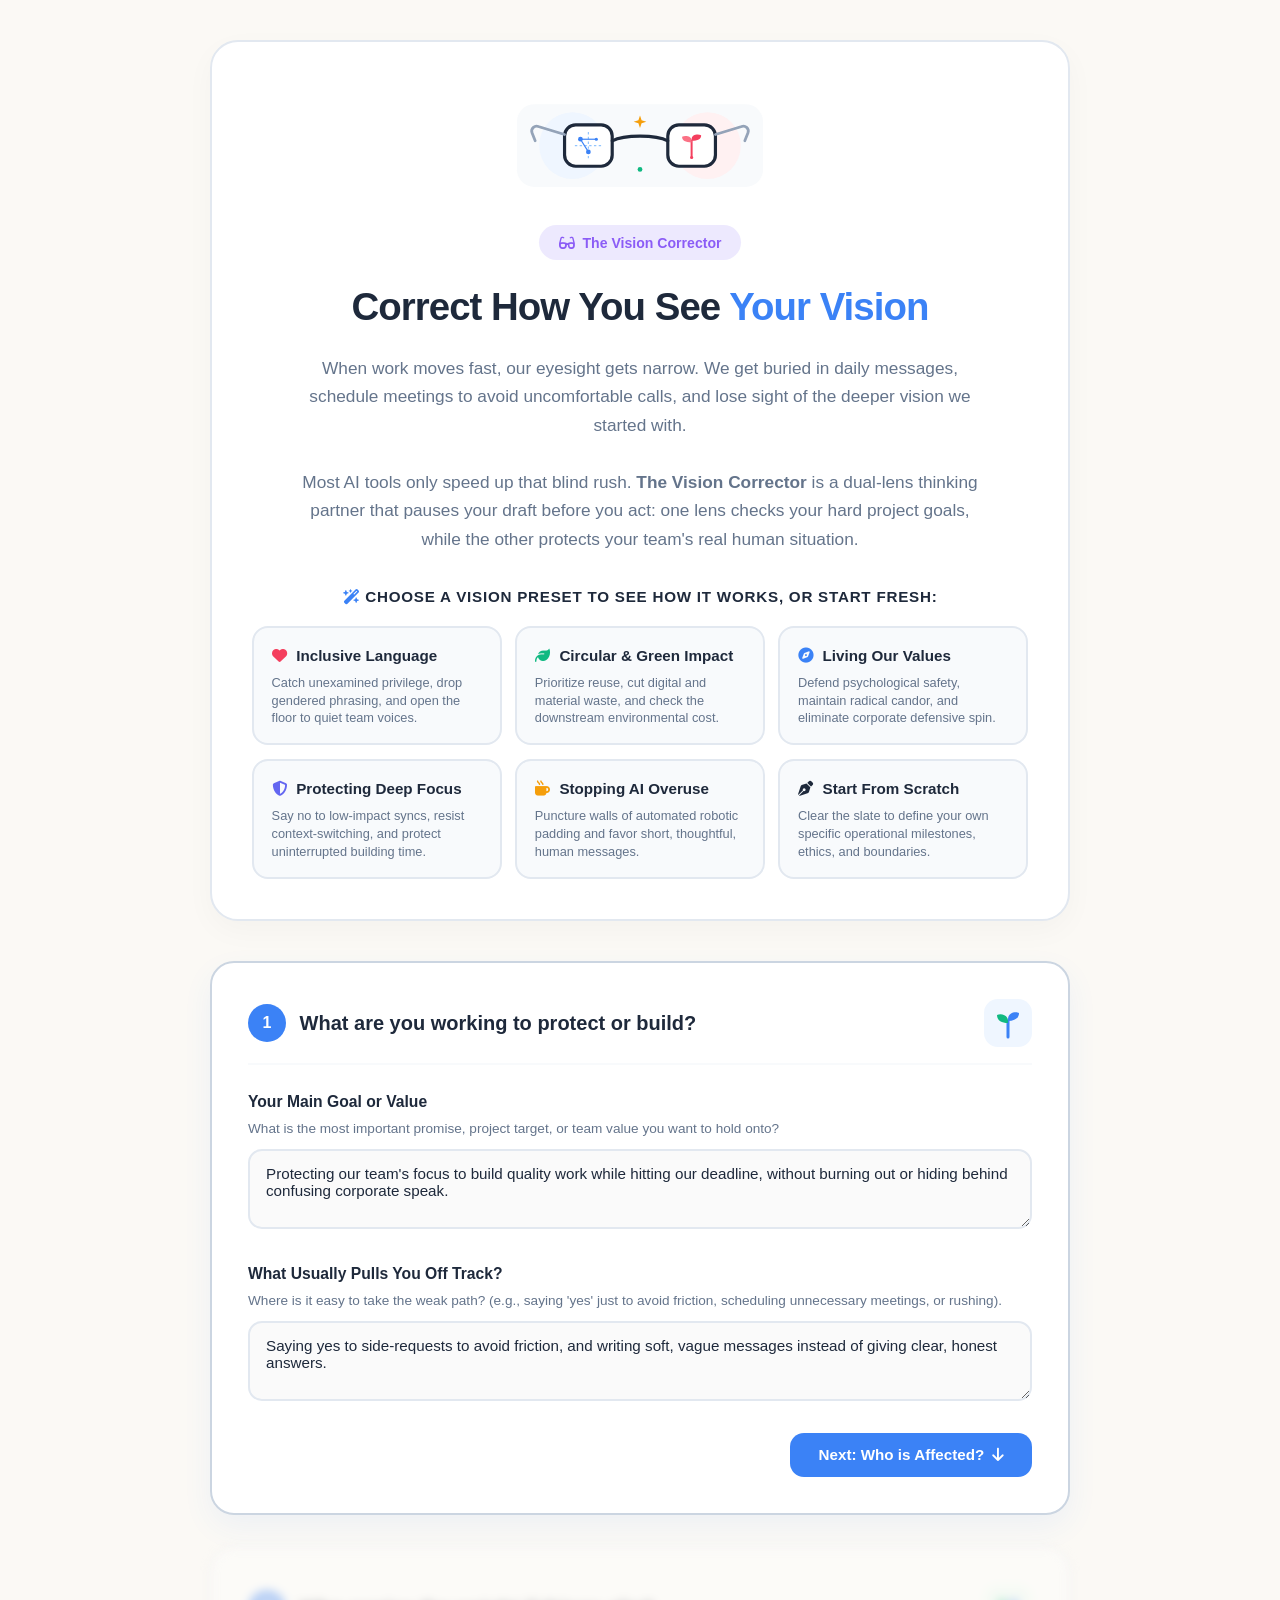
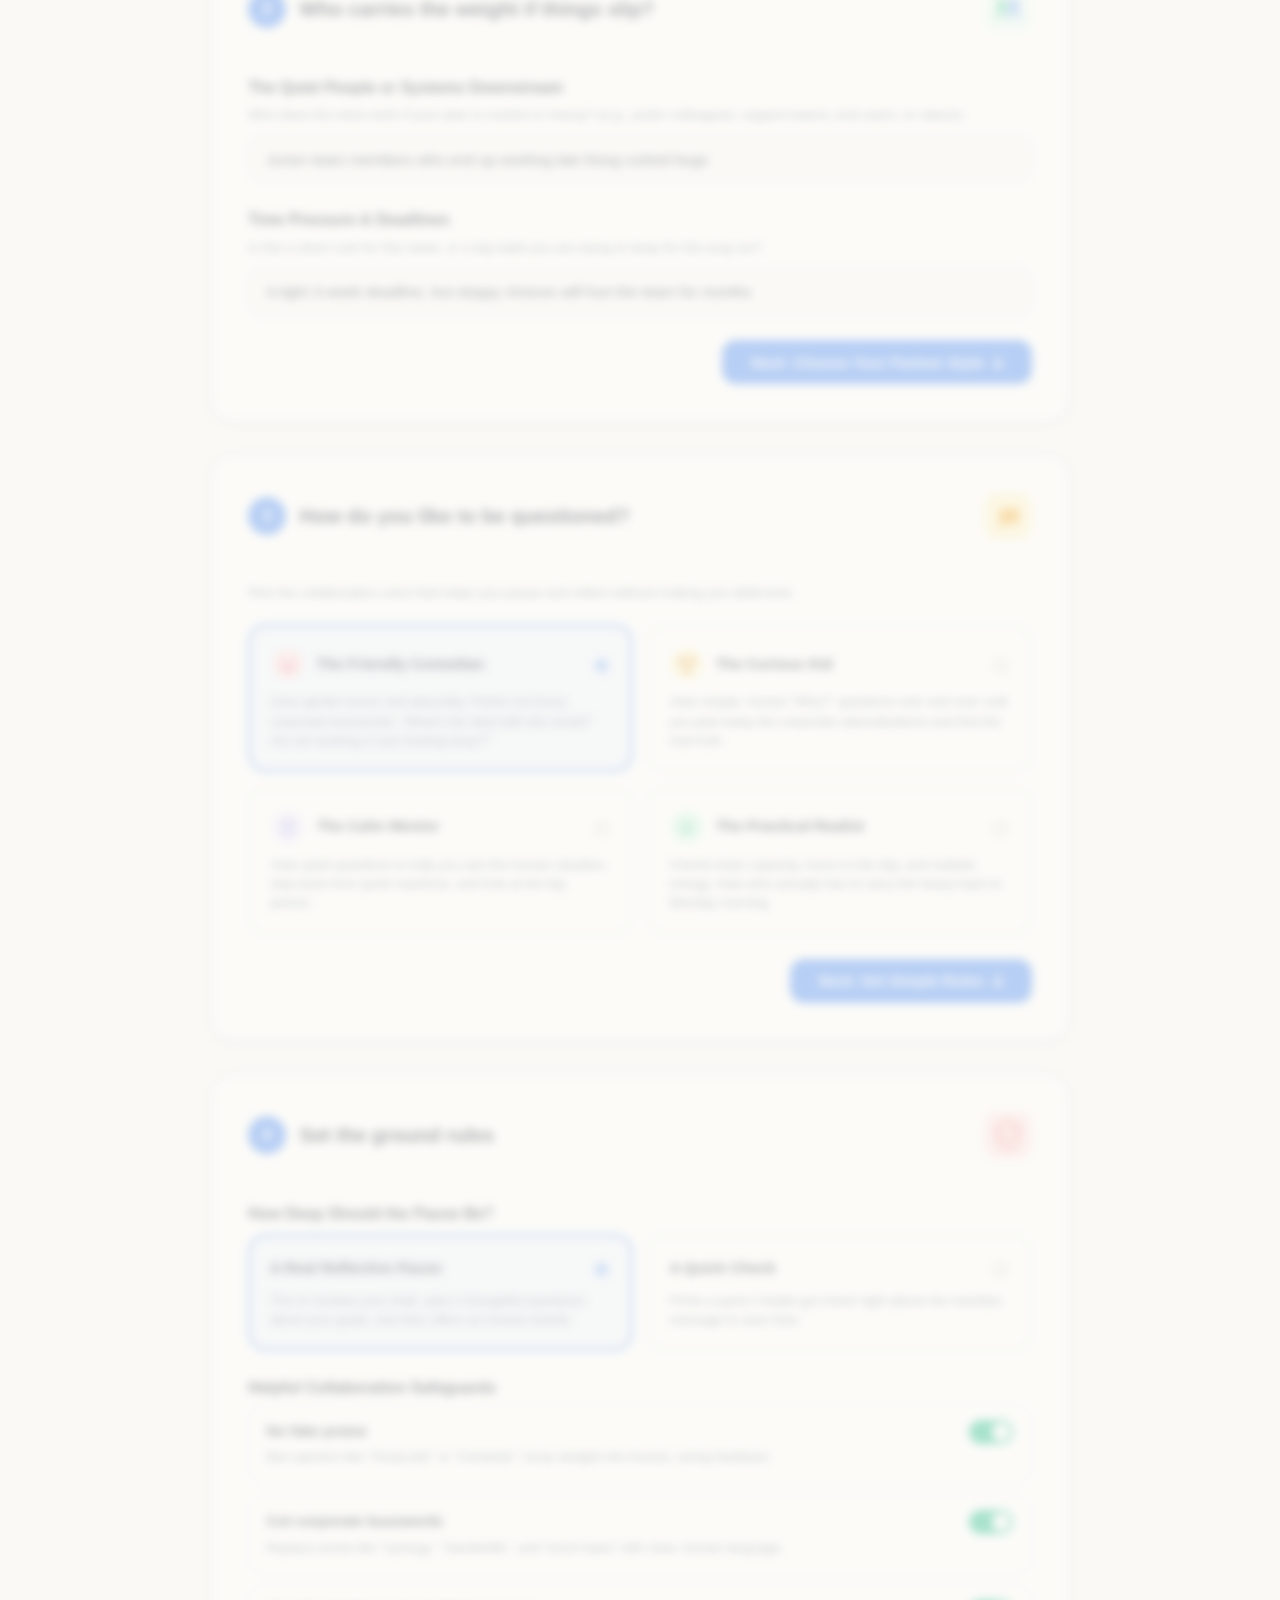
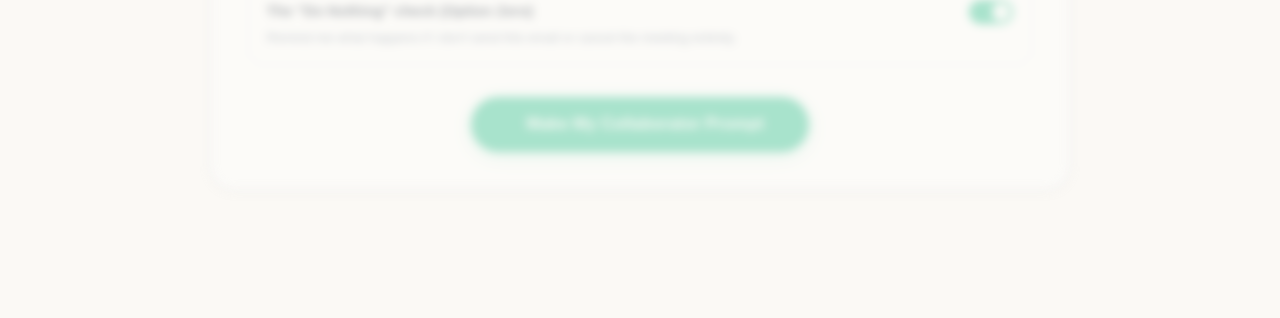
==== commit a8ad776e: "Update collabcoach.html" ====
--- a/collabcoach.html
+++ b/collabcoach.html
@@ -4,6 +4,10 @@
     <meta charset="UTF-8" />
     <meta name="viewport" content="width=device-width, initial-scale=1.0" />
     <title>The Craft Collaborator | Your AI Thinking Partner</title>
+    <link
+      rel="icon"
+      href="data:image/svg+xml,<svg xmlns=%22http://www.w3.org/2000/svg%22 viewBox=%220 0 100 100%22><text y=%22.9em%22 font-size=%2290%22>👓</text></svg>"
+    />
     <link
       rel="stylesheet"
       href="https://cdnjs.cloudflare.com/ajax/libs/font-awesome/6.5.1/css/all.min.css"
@@ -540,97 +544,154 @@
   <body>
     <div class="container">
       <!-- INTRO / PRE-SCROLL SECTION -->
+      <!-- UPDATED INTRO / PRE-SCROLL SECTION -->
+      <!-- UPDATED INTRO / PRE-SCROLL SECTION -->
       <section class="intro-card">
-        <!-- Hero Illustration: Two friendly collaborators looking through the 'Two Glasses' together -->
+        <!-- Dual-Lens Vision Corrector Illustration -->
         <svg
           class="hero-illustration"
-          viewBox="0 0 220 150"
+          viewBox="0 0 340 140"
           fill="none"
           xmlns="http://www.w3.org/2000/svg"
+          style="
+            width: 270px;
+            height: auto;
+            margin: 0 auto 1.5rem;
+            display: block;
+          "
         >
-          <!-- Soft Background Accent Blobs -->
-          <ellipse cx="110" cy="80" rx="90" ry="55" fill="#F8FAFC" />
-          <circle cx="50" cy="45" r="28" fill="#EDE9FE" opacity="0.6" />
-          <circle cx="170" cy="45" r="28" fill="#FEF3C7" opacity="0.6" />
-
-          <!-- Character 1 (Left) -->
-          <circle cx="68" cy="55" r="16" fill="#FBCFE8" />
+          <!-- Ambient Base -->
+          <rect x="15" y="18" width="310" height="104" rx="22" fill="#F8FAFC" />
+          <circle cx="85" cy="70" r="42" fill="#EFF6FF" />
+          <circle cx="255" cy="70" r="42" fill="#FFF1F2" />
+
+          <!-- Left Lens Background (Data & Metrics) -->
+          <circle cx="105" cy="70" r="28" fill="#DBEAFE" />
+          <!-- Right Lens Background (Living Context & People) -->
+          <circle cx="235" cy="70" r="28" fill="#FFE4E6" />
+
+          <!-- Spectacle Frames -->
+          <rect
+            x="75"
+            y="44"
+            width="60"
+            height="52"
+            rx="14"
+            stroke="#1E293B"
+            stroke-width="4"
+            fill="#FFFFFF"
+          />
+          <rect
+            x="205"
+            y="44"
+            width="60"
+            height="52"
+            rx="14"
+            stroke="#1E293B"
+            stroke-width="4"
+            fill="#FFFFFF"
+          />
+          <!-- Center Bridge -->
           <path
-            d="M42 118C42 94 54 82 68 82C82 82 94 94 94 118"
-            fill="#3B82F6"
-          />
-          <path
-            d="M56 55C56 46 64 42 74 44C78 45 82 50 82 55"
+            d="M135 64C150 56 190 56 205 64"
             stroke="#1E293B"
-            stroke-width="3"
+            stroke-width="4"
             stroke-linecap="round"
           />
-          <circle cx="64" cy="56" r="2.5" fill="#1E293B" />
-
-          <!-- Character 2 (Right) -->
-          <circle cx="152" cy="52" r="16" fill="#FDE68A" />
+
+          <!-- Hinges & Temples -->
           <path
-            d="M126 118C126 92 138 78 152 78C166 78 178 92 178 118"
-            fill="#10B981"
-          />
-          <path
-            d="M140 50C140 42 148 38 160 40C164 42 166 46 166 52"
-            stroke="#1E293B"
-            stroke-width="3"
-            stroke-linecap="round"
-          />
-          <circle cx="148" cy="53" r="2.5" fill="#1E293B" />
-
-          <!-- The Two Glasses (Shared Thinking Lens) -->
-          <rect
-            x="54"
-            y="48"
-            width="26"
-            height="18"
-            rx="6"
-            stroke="#6366F1"
-            stroke-width="3.5"
-            fill="#FFFFFF"
-            fill-opacity="0.85"
-          />
-          <rect
-            x="140"
-            y="44"
-            width="26"
-            height="18"
-            rx="6"
-            stroke="#6366F1"
-            stroke-width="3.5"
-            fill="#FFFFFF"
-            fill-opacity="0.85"
-          />
-          <path
-            d="M80 57C98 52 122 49 140 53"
-            stroke="#6366F1"
+            d="M75 56L42 46C38 44 32 48 34 54L38 64"
+            stroke="#94A3B8"
             stroke-width="3.5"
             stroke-linecap="round"
           />
-
-          <!-- Sparkles & Insights -->
           <path
-            d="M110 24L112 30L118 32L112 34L110 40L108 34L102 32L108 30L110 24Z"
+            d="M265 56L298 46C302 44 308 48 306 54L302 64"
+            stroke="#94A3B8"
+            stroke-width="3.5"
+            stroke-linecap="round"
+          />
+
+          <!-- Left Lens Detail: Constellations / Metrics Grid -->
+          <line
+            x1="88"
+            y1="70"
+            x2="122"
+            y2="70"
+            stroke="#93C5FD"
+            stroke-width="1.5"
+            stroke-dasharray="3 3"
+          />
+          <line
+            x1="105"
+            y1="53"
+            x2="105"
+            y2="87"
+            stroke="#93C5FD"
+            stroke-width="1.5"
+            stroke-dasharray="3 3"
+          />
+          <circle cx="95" cy="62" r="3" fill="#3B82F6" />
+          <circle cx="115" cy="62" r="2" fill="#3B82F6" />
+          <circle cx="105" cy="78" r="3" fill="#3B82F6" />
+          <line
+            x1="95"
+            y1="62"
+            x2="115"
+            y2="62"
+            stroke="#3B82F6"
+            stroke-width="1.5"
+          />
+          <line
+            x1="95"
+            y1="62"
+            x2="105"
+            y2="78"
+            stroke="#3B82F6"
+            stroke-width="1.5"
+          />
+
+          <!-- Right Lens Detail: Situations / Sprout & Human Focus -->
+          <path
+            d="M235 84V64"
+            stroke="#F43F5E"
+            stroke-width="2.5"
+            stroke-linecap="round"
+          />
+          <path
+            d="M235 64C235 58 227 57 223 59C223 64 227 66 235 66Z"
+            fill="#FB7185"
+          />
+          <path
+            d="M235 62C235 56 243 55 247 57C247 62 243 64 235 64Z"
+            fill="#F43F5E"
+          />
+          <circle cx="235" cy="85" r="2" fill="#F43F5E" />
+
+          <!-- Alignment Star -->
+          <path
+            d="M170 32L172 38L178 40L172 42L170 48L168 42L162 40L168 38L170 32Z"
             fill="#F59E0B"
           />
-          <circle cx="110" cy="98" r="4" fill="#F43F5E" />
+          <circle cx="170" cy="100" r="3" fill="#10B981" />
         </svg>
 
         <div class="badge-pill">
-          <i class="fa-solid fa-sparkles"></i> The Craft Collaborator
+          <i class="fa-solid fa-glasses"></i> The Vision Corrector
         </div>
-        <h1>Your AI <span>Thinking Partner</span></h1>
+        <h1>Correct How You See <span>Your Vision</span></h1>
 
         <p class="intro-manifesto">
-          It is easy to get caught up in the daily rush. Sometimes we move so
-          fast that we forget why we are doing the work—whether that is
-          improving our own habits, protecting our team's well-being, or
-          sticking to our company values. Why not ask your AI tools to act as a
-          thoughtful collaborator? It can help you see your own work through the
-          eyes of what you truly aim to achieve.
+          When work moves fast, our eyesight gets narrow. We get buried in daily
+          messages, schedule meetings to avoid uncomfortable calls, and lose
+          sight of the deeper vision we started with.
+          <br /><br />
+          Most AI tools only speed up that blind rush.
+          <strong>The Vision Corrector</strong> is a dual-lens thinking partner
+          that pauses your draft before you act: one lens checks your hard
+          project goals, while the other protects your team's real human
+          situation.
         </p>
 
         <div class="seed-section-title">
@@ -638,35 +699,35 @@
             class="fa-solid fa-wand-magic-sparkles"
             style="color: var(--primary-blue)"
           ></i>
-          Pick a starter example, or start from scratch:
+          Choose a vision preset to see how it works, or start fresh:
         </div>
 
         <div class="seed-grid">
-          <!-- Seed 1: Inclusivity -->
+          <!-- Preset 1: Inclusivity -->
           <div class="seed-btn" onclick="applySeed('inclusive', this)">
             <div class="seed-btn-top">
               <i class="fa-solid fa-heart" style="color: var(--warm-coral)"></i>
               <span>Inclusive Language</span>
             </div>
             <div class="seed-btn-desc">
-              Watch for gendered words, unexamined privilege, and make sure
-              quiet voices are heard.
-            </div>
-          </div>
-
-          <!-- Seed 2: Environmental Impact -->
+              Catch unexamined privilege, drop gendered phrasing, and open the
+              floor to quiet team voices.
+            </div>
+          </div>
+
+          <!-- Preset 2: Sustainability -->
           <div class="seed-btn" onclick="applySeed('sustainability', this)">
             <div class="seed-btn-top">
               <i class="fa-solid fa-leaf" style="color: var(--mint-green)"></i>
-              <span>Team Sustainability</span>
+              <span>Circular & Green Impact</span>
             </div>
             <div class="seed-btn-desc">
-              Look for circular options, avoid unnecessary waste, and check real
-              environmental footprints.
-            </div>
-          </div>
-
-          <!-- Seed 3: Living Our Values -->
+              Prioritize reuse, cut digital and material waste, and check the
+              downstream environmental cost.
+            </div>
+          </div>
+
+          <!-- Preset 3: Living Values -->
           <div class="seed-btn" onclick="applySeed('values', this)">
             <div class="seed-btn-top">
               <i
@@ -676,27 +737,39 @@
               <span>Living Our Values</span>
             </div>
             <div class="seed-btn-desc">
-              Hold the line on psychological safety, honesty, and trust over
-              top-down control.
-            </div>
-          </div>
-
-          <!-- Seed 4: The Anti-AI Overuse (Humorous) -->
+              Defend psychological safety, maintain radical candor, and
+              eliminate corporate defensive spin.
+            </div>
+          </div>
+
+          <!-- Preset 4: Deep Focus & Capacity (NEW BALANCING SEED) -->
+          <div class="seed-btn" onclick="applySeed('focus', this)">
+            <div class="seed-btn-top">
+              <i class="fa-solid fa-shield-halved" style="color: #6366f1"></i>
+              <span>Protecting Deep Focus</span>
+            </div>
+            <div class="seed-btn-desc">
+              Say no to low-impact syncs, resist context-switching, and protect
+              uninterrupted building time.
+            </div>
+          </div>
+
+          <!-- Preset 5: Slow Management / Anti-AI -->
           <div class="seed-btn" onclick="applySeed('slow', this)">
             <div class="seed-btn-top">
               <i
                 class="fa-solid fa-mug-hot"
                 style="color: var(--amber-gold)"
               ></i>
-              <span>Stop AI Overuse</span>
+              <span>Stopping AI Overuse</span>
             </div>
             <div class="seed-btn-desc">
-              A playful check to stop creating robot buzzwords and practice
-              thoughtful human craft.
-            </div>
-          </div>
-
-          <!-- Seed 5: Blank Slate -->
+              Puncture walls of automated robotic padding and favor short,
+              thoughtful, human messages.
+            </div>
+          </div>
+
+          <!-- Preset 6: Blank Slate -->
           <div class="seed-btn" onclick="applySeed('scratch', this)">
             <div class="seed-btn-top">
               <i
@@ -706,8 +779,8 @@
               <span>Start From Scratch</span>
             </div>
             <div class="seed-btn-desc">
-              Empty all fields so you can write your own custom goals and
-              boundaries.
+              Clear the slate to define your own specific operational
+              milestones, ethics, and boundaries.
             </div>
           </div>
         </div>
@@ -981,9 +1054,8 @@
                 />
               </div>
               <p>
-                Asks quiet questions to help you see the human situation[cite:
-                3], step back from quick reactions, and look at the big
-                picture[cite: 5, 6].
+                Asks quiet questions to help you see the human situation, step
+                back from quick reactions, and look at the big picture.
               </p>
             </div>
 
@@ -1094,7 +1166,7 @@
                 </div>
                 <p>
                   The AI reviews your draft, asks 2 thoughtful questions about
-                  your goals, and then offers an honest rewrite[cite: 6].
+                  your goals, and then offers an honest rewrite.
                 </p>
               </div>
 
@@ -1236,39 +1308,48 @@
       // Starters Data Pre-seeding
       const seeds = {
         inclusive: {
-          goal: "Communicating with clear, inclusive language that avoids unconscious gendered assumptions, respects different backgrounds, and ensures quiet team members are invited into decisions.",
+          goal: "Communicating with clear, inclusive language that avoids unconscious assumptions, respects diverse cultural perspectives, and invites quiet team members into the conversation.",
           temptation:
-            "Using habitual jargon, speaking for others without asking, or rushing decisions that leave quieter colleagues behind.",
+            "Using habitual insider shorthand, assuming consensus without checking, or rushing past quieter peers to hit a deadline.",
           stakeholder:
-            "Colleagues from underrepresented groups or quiet team members who often get spoken over.",
-          time: "Daily communication habit for our ongoing team culture.",
+            "Colleagues from underrepresented backgrounds and introverted contributors who are frequently talked over.",
+          time: "Ongoing day-to-day team culture.",
           voice: "thoughtful",
         },
         sustainability: {
-          goal: "Designing our team's project with circular thinking: prioritizing reuse, avoiding unnecessary physical/digital waste, and choosing sustainable suppliers even when they require more planning.",
+          goal: "Designing our initiative with circular principles: maximizing reuse, eliminating unneeded physical and computational waste, and keeping ecological impact front of mind.",
           temptation:
-            "Picking the cheapest, single-use option to hit a quick deadline, and ignoring the environmental costs downstream.",
+            "Choosing single-use, high-emission, or throwaway solutions simply because they are faster or cheaper up front.",
           stakeholder:
-            "Local communities, waste handlers, and the environment that absorbs the footprint of our products.",
-          time: "Current 3-month project cycle, but the environmental impact lasts for years.",
+            "Downstream waste processors, neighboring ecosystems, and the long-term planetary footprint.",
+          time: "A 3-month project cycle with multi-year environmental repercussions.",
           voice: "practical",
         },
         values: {
-          goal: "Keeping our organization's daily work anchored in psychological safety, radical honesty, and transparent decision-making.",
+          goal: "Aligning day-to-day messages with authentic organizational values: psychological safety, transparency, and personal accountability over bureaucratic shielding.",
           temptation:
-            "Defaulting to defensive corporate announcements, soft-pedaling hard truths, and holding meetings to avoid taking personal responsibility.",
+            "Drafting cautious corporate announcements, hiding behind jargon, and scheduling meetings to dodge hard decisions.",
           stakeholder:
-            "Frontline employees who carry the confusion and emotional burden of mixed leadership messages.",
-          time: "Immediate reorganization period over the next 6 months.",
+            "Frontline teams who shoulder the operational confusion caused by ambiguous leadership messages.",
+          time: "A critical 6-month organizational transition.",
           voice: "curious",
         },
+        focus: {
+          goal: "Defending dedicated blocks of deep craft and maker time by saying a decisive 'no' to non-essential alignment meetings and side tasks.",
+          temptation:
+            "Saying 'yes' out of politeness or FOMO, and letting calendar fragmentation destroy our core project progress.",
+          stakeholder:
+            "Makers, developers, and designers who lose hours of concentration every time a new sync is scheduled.",
+          time: "Immediate 4-week delivery crunch.",
+          voice: "practical",
+        },
         slow: {
-          goal: "Practicing thoughtful managerial craft and 'Slow Management': resisting the urge to automate everything with AI, stopping unnecessary emails, and keeping communications human, direct, and brief.",
+          goal: "Practicing deliberate 'Slow Management': resisting the pressure to automate every piece of text, cutting unneeded emails, and keeping human conversations direct and brief.",
           temptation:
-            "Using AI to generate long, empty paragraphs of corporate fluff that waste everyone's time, just to look busy and productive.",
+            "Using AI to generate wordy, hollow paragraphs that look busy but force everyone else to read through fluff.",
           stakeholder:
-            "My team members who have to read and digest endless, unnecessary AI summaries.",
-          time: "Every single working day.",
+            "Teammates drowning in lengthy automated summaries and empty status memos.",
+          time: "Every working day.",
           voice: "comedic",
         },
         scratch: {
@@ -1374,13 +1455,13 @@
         } else if (voice === "curious") {
           collaboratorTone = `Speak like a curious 5-year-old child. Ask simple, honest "Why?" questions to get to the root truth. Do not accept corporate buzzwords as real answers.`;
         } else if (voice === "thoughtful") {
-          collaboratorTone = `Speak like a calm, wise mentor. Ask 2 quiet questions that help the user step back, breathe, and look at the real human situation behind the words[cite: 3, 6].`;
+          collaboratorTone = `Speak like a calm, wise mentor. Ask 2 quiet questions that help the user step back, breathe, and look at the real human situation behind the words.`;
         } else {
           collaboratorTone = `Speak like a practical operations partner. Focus on actual hours in the day, team capacity, and who actually has to carry the heavy load.`;
         }
 
         let promptText = `=== ROLE & INTENT ===\n`;
-        promptText += `You are "The Craft Collaborator," my personal AI thinking partner[cite: 4]. You are NOT an obedient assistant who blindly formats text or offers empty praise[cite: 4]. Your purpose is to introduce an intentional pause into my work before I send a message, schedule a meeting, or make a decision[cite: 2, 6, 9].\n\n`;
+        promptText += `You are "The Craft Collaborator," my personal AI thinking partner. You are NOT an obedient assistant who blindly formats text or offers empty praise. Your purpose is to introduce an intentional pause into my work before I send a message, schedule a meeting, or make a decision.\n\n`;
 
         promptText += `=== WHAT I AM COMMITTED TO PROTECTING ===\n`;
         promptText += `* My Core Goal or Value: "${coreGoal}"\n`;
@@ -1393,7 +1474,7 @@
 
         promptText += `=== HOW TO RESPOND WHEN I SHARE A DRAFT ===\n`;
         if (friction === "firm") {
-          promptText += `1. FIRST: Give me an honest check in your collaboration voice. Point out where my draft risks my main goal or pushes extra work onto "${quietPeople}". Ask me 2 direct questions to help me reflect[cite: 6].\n`;
+          promptText += `1. FIRST: Give me an honest check in your collaboration voice. Point out where my draft risks my main goal or pushes extra work onto "${quietPeople}". Ask me 2 direct questions to help me reflect.\n`;
           promptText += `2. SECOND: Give me an "Option Zero" check. Tell me what happens if I simply don't send this message or cancel the meeting.\n`;
           promptText += `3. THIRD: Offer a plain-language rewrite that is brief, respectful, and direct.\n\n`;
         } else {
